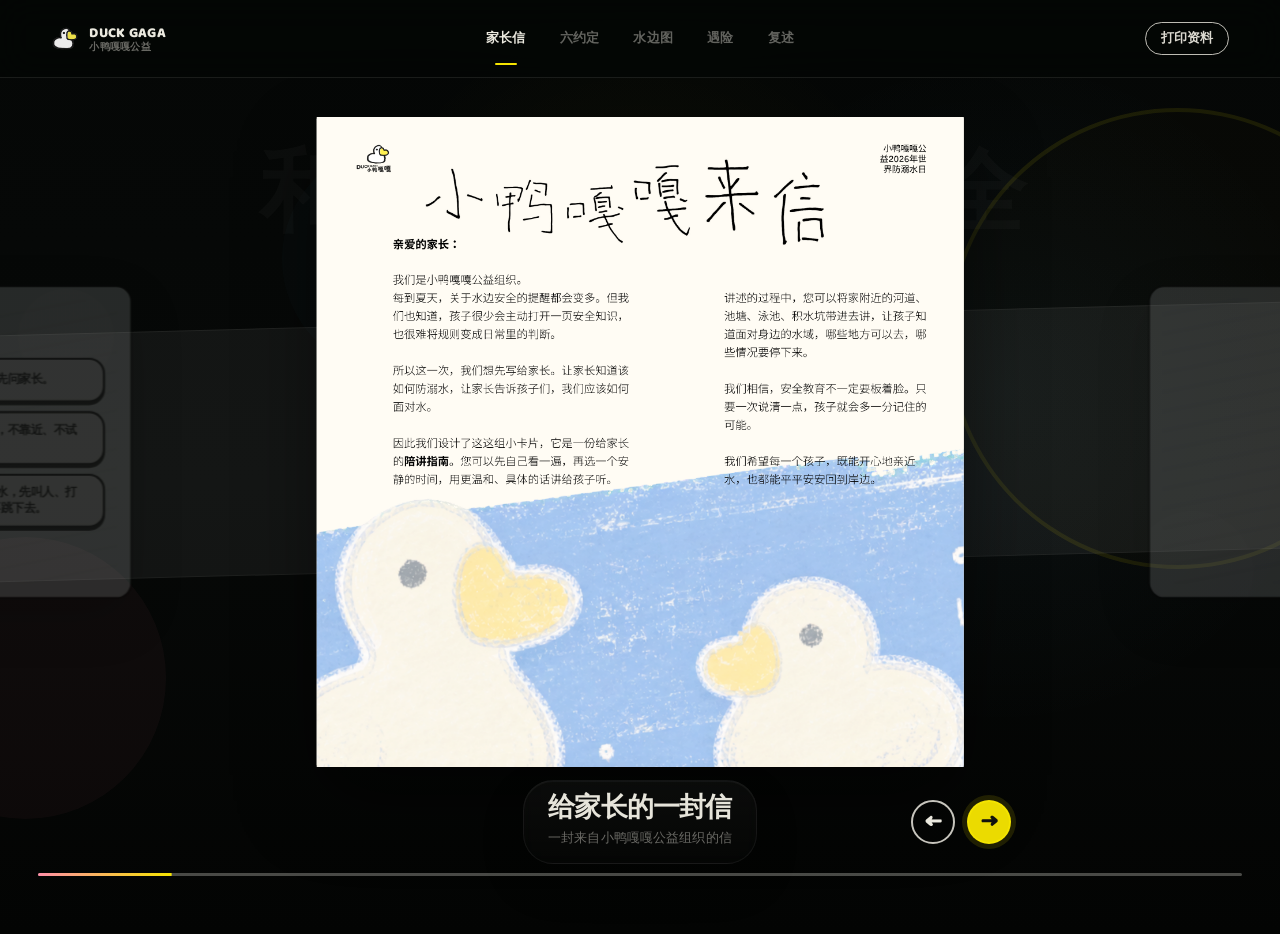
==== index.html @ 9cb97f9a "Use handdrawn pond image on risk card" ====
<!DOCTYPE html>
<html lang="zh-CN">
<head>
<meta charset="UTF-8">
<meta name="viewport" content="width=device-width, initial-scale=1.0">
<title>和孩子说清水边安全 | 小鸭嘎嘎公益</title>
<meta name="description" content="小鸭嘎嘎公益出品：给家长的一份防溺水陪讲指南，把防溺水“六不”变成孩子记得住的水边安全约定。">
<link rel="preconnect" href="https://fonts.googleapis.com">
<link rel="preconnect" href="https://fonts.gstatic.com" crossorigin>
<link href="https://fonts.googleapis.com/css2?family=Baloo+2:wght@600;700;800&display=swap" rel="stylesheet">
<link rel="stylesheet" href="styles.css">
<!--
  DUCK GAGA 防溺水卡片版 · 品牌 token 摘要
  色彩：柠檬黄 #F5E400 / 墨黑 #11120E / 奶白 #FFF8D8 / 水蓝 #6EC9F5 / 爱心粉 #FF8FA8 / 薄荷绿 #7FDBB5 / 警示红 #FF5A4E
  字体：Baloo 2 + 系统圆体；粗黑描边、圆角贴纸、舞台式深色背景
  动效：卡片滑动 620ms cubic-bezier(0.2, 0.9, 0.2, 1)，按钮/徽章 180ms，小鸭 cursor 跟随 + 点击涟漪
  吉祥物：使用“视觉资产03-小鸭嘎嘎logo图片-仅鸭子透明.png”，只做整体缩放、旋转、位移，不改画面本身
-->
</head>
<body>

<div class="duck-cursor" aria-hidden="true">
  <img src="视觉资产/视觉资产03-小鸭嘎嘎logo图片-仅鸭子透明.png" alt="">
</div>
<div class="cursor-dot" aria-hidden="true"></div>

<header class="topbar">
  <a class="brand" href="#card-0" aria-label="回到第一张卡片">
    <img src="视觉资产/视觉资产03-小鸭嘎嘎logo图片-仅鸭子透明.png" alt="">
    <span>DUCK GAGA <small>小鸭嘎嘎公益</small></span>
  </a>
  <nav class="chapter-tabs" aria-label="章节">
    <button class="chapter-tab is-active" data-jump="0" type="button">家长信</button>
    <button class="chapter-tab" data-jump="2" type="button">六约定</button>
    <button class="chapter-tab" data-jump="5" type="button">水边图</button>
    <button class="chapter-tab" data-jump="7" type="button">遇险</button>
    <button class="chapter-tab" data-jump="8" type="button">复述</button>
  </nav>
  <a class="topbar__link" href="防溺水六不准/handout.html" target="_blank" rel="noopener">打印资料</a>
</header>

<main class="deck-shell is-first-card">
  <div class="ambient ambient--one" aria-hidden="true"></div>
  <div class="ambient ambient--two" aria-hidden="true"></div>
  <div class="ambient ambient--three" aria-hidden="true"></div>

  <section class="deck-intro" aria-labelledby="deck-title">
    <p class="eyebrow">7月25日 · 世界预防溺水日</p>
    <h1 id="deck-title">和孩子说清水边安全</h1>
    <p>给家长的一份防溺水陪讲指南</p>
  </section>

  <section class="deck-stage" aria-label="防溺水陪讲卡片">
    <div class="cards" id="cards">

      <article class="story-card story-card--letter is-active" data-card="0" data-title="给家长的一封信" data-chapter="0">
        <figure class="letter-art-card">
          <img src="视觉资产/卡片01-v3.png" alt="给家长的一封信：小鸭嘎嘎公益写给家长的防溺水陪讲指南">
        </figure>
      </article>

      <article class="story-card story-card--why" data-card="1" data-title="为什么要讲防溺水" data-chapter="0">
        <div class="card-content">
          <div class="card-copy">
            <p class="card-kicker">为什么年年讲</p>
            <h2><span>不是不让孩子亲水</span><span>而是学会安全亲水</span></h2>
            <p class="card-text card-text--lead">“防溺水不就是安全提醒吗？为什么年年说、反复讲，不去水边不就好了吗？”“小鸭嘎嘎”也常听到这样的疑问。</p>
            <p class="card-text card-text--talk">我们的回答是：防溺水不只是限制孩子靠近水域，而是帮助孩子在有人看护、规则清楚的情况下，学习认识水、尊重水、避开风险。</p>
            <p class="card-text card-text--source">这与世界卫生组织（WHO）倡导的方向一致：加强看护，开展基础游泳技能与水安全教育。</p>
          </div>
          <div class="risk-visual" aria-hidden="true">
            <div class="calm-water">
              <img class="risk-visual__image" src="视觉资产/pond-handdrawn/blue-pond.png" alt="">
              <span>看起来平静</span>
              <i class="danger danger--one">深坑</i>
              <i class="danger danger--two">暗流</i>
              <i class="danger danger--three">水草</i>
            </div>
          </div>
        </div>
      </article>

      <article class="story-card story-card--promises" data-card="2" data-title="防溺水六不准" data-chapter="2">
        <div class="card-content">
          <div class="card-copy">
            <h2>教孩子防溺水六不准</h2>
            <p class="card-text card-text--lead">“六不准”不是让孩子背一组禁令，而是把水边安全讲成清楚、可执行的边界：谁能陪，哪里能去，遇到危险先找谁。</p>
            <p class="card-text card-text--talk">先让孩子记住这六句话，再慢慢解释每一句背后的原因。规则讲得明白，孩子才更容易在真正靠近水时想得起来。</p>
            <div class="promise-progress"><span id="promiseCount">0</span> / 6 已点亮</div>
          </div>
          <div class="promise-board" aria-label="六个安全约定">
            <button class="promise-chip" type="button">想玩水，先问家长</button>
            <button class="promise-chip" type="button">朋友叫，也先回家说</button>
            <button class="promise-chip" type="button">会游泳，也要有人看</button>
            <button class="promise-chip" type="button">没有救援，不靠近</button>
            <button class="promise-chip" type="button">不熟悉的水，别试探</button>
            <button class="promise-chip" type="button">想帮人，先叫人</button>
          </div>
        </div>
      </article>

      <article class="story-card story-card--ask" data-card="3" data-title="想去水边先问家长" data-chapter="2">
        <div class="card-content">
          <div class="card-copy">
            <p class="card-kicker">约定 1 + 2</p>
            <h2>想去水边先问家长 朋友叫也先回家说</h2>
            <p class="card-text card-text--source">教育部防溺水“六不”原文：不私自下水游泳；不擅自与他人结伴游泳。</p>
            <p class="card-text card-text--talk">可以和孩子说：想去水边，不是不能说，但一定要先告诉家长。朋友叫你一起去，也先回家说一声。</p>
            <button class="soft-action" data-effect="circle" type="button">打开陪伴圈</button>
          </div>
          <div class="ask-visual interactive-visual handdrawn-visual" aria-hidden="true">
            <img class="handdrawn-img" src="视觉资产/waterside-handdrawn/dock.png" alt="">
            <img class="tiny-duck" src="视觉资产/视觉资产03-小鸭嘎嘎logo图片-仅鸭子透明.png" alt="">
            <span class="adult-circle">家长陪同</span>
          </div>
        </div>
      </article>

      <article class="story-card story-card--watch" data-card="4" data-title="会游泳，也要有人看" data-chapter="2">
        <div class="card-content">
          <div class="card-copy">
            <p class="card-kicker">约定 3</p>
            <h2>会游泳，也要有人看</h2>
            <p class="card-text card-text--source">教育部防溺水“六不”原文：不在无家长或教师带领的情况下游泳。</p>
            <p class="card-text card-text--talk">会游泳是一件好事，但它不是护身符。家长在旁边，是为了让孩子玩得开心，也有人及时看见变化。</p>
            <button class="soft-action" data-effect="watch" type="button">点亮看护视线</button>
          </div>
          <div class="watch-visual interactive-visual handdrawn-visual" aria-hidden="true">
            <img class="handdrawn-img" src="视觉资产/waterside-handdrawn/pool.png" alt="">
            <img class="tiny-duck" src="视觉资产/视觉资产03-小鸭嘎嘎logo图片-仅鸭子透明.png" alt="">
            <span class="watch-eye eye-a"></span>
            <span class="watch-eye eye-b"></span>
            <span class="watch-ray"></span>
          </div>
        </div>
      </article>

      <article class="story-card story-card--map" data-card="5" data-title="水边危险地图" data-chapter="5">
        <div class="card-content">
          <div class="card-copy">
            <p class="card-kicker">约定 4</p>
            <h2><span>没有安全设施的水，</span><span>不靠近</span></h2>
            <p class="card-text card-text--source">教育部防溺水“六不”原文：不到无安全设施、无救援人员的水域游泳。</p>
            <p class="card-text card-text--talk">可以结合家附近的真实地点讲：河道、水库、鱼塘、工地积水坑、废弃采石坑，都不是玩水的地方。</p>
          </div>
          <div class="place-map" aria-label="水边地点对比">
            <div class="place good">
              <img src="视觉资产/手绘风-泳池.png" alt="">
              <b>可考虑</b>
              <span>正规泳池</span>
              <small>家长看护 + 救生员 + 安全设施</small>
            </div>
            <div class="place bad">
              <img src="视觉资产/手绘风-野外水域.png" alt="">
              <b>不靠近</b>
              <span>野外水域</span>
              <small>水深未知 / 暗流 / 无救援</small>
            </div>
          </div>
        </div>
      </article>

      <article class="story-card story-card--unknown" data-card="6" data-title="不熟悉的水，别试探" data-chapter="5">
        <div class="card-content">
          <div class="card-copy">
            <p class="card-kicker">约定 5</p>
            <h2>不熟悉的水，别试探</h2>
            <p class="card-text card-text--source">教育部防溺水“六不”原文：不到不熟悉的水域游泳。</p>
            <p class="card-text card-text--talk">看起来很浅，不代表真的安全。水深、水温、水底有什么，都不能靠脚去试，也不能拿身体去赌。</p>
            <button class="soft-action" data-effect="reveal" type="button">看看水面下面</button>
          </div>
          <div class="underwater interactive-visual handdrawn-visual" aria-hidden="true">
            <img class="handdrawn-img" src="视觉资产/waterside-handdrawn/seaside-shore.png" alt="">
            <span class="surface-label">平静水面</span>
            <span class="hidden-risk risk-a">突然变深</span>
            <span class="hidden-risk risk-b">水草缠绕</span>
            <span class="hidden-risk risk-c">石头落差</span>
          </div>
        </div>
      </article>

      <article class="story-card story-card--rescue" data-card="7" data-title="想帮人，先叫人" data-chapter="7">
        <div class="card-content">
          <div class="card-copy">
            <p class="card-kicker">约定 6</p>
            <h2>想帮人，先叫人</h2>
            <p class="card-text card-text--source">教育部防溺水“六不”原文：不熟悉水性的学生不擅自下水施救。</p>
            <p class="card-text card-text--talk">可以练一句口令：叫、叫、伸、抛。勇敢不是跳下去，勇敢是先让家长知道，用正确的方法帮忙。</p>
          </div>
          <div class="rescue-game" aria-label="依次点亮救援步骤">
            <figure class="rescue-equipment" aria-hidden="true">
              <img src="视觉资产/waterside-handdrawn/rescue-pole.png" alt="">
            </figure>
            <button class="rescue-token" type="button">叫家长</button>
            <button class="rescue-token" type="button">打 110</button>
            <button class="rescue-token" type="button">伸长物</button>
            <button class="rescue-token" type="button">抛漂浮物</button>
            <p id="rescueTip">依次点亮四步，记住：孩子不下水施救。</p>
          </div>
        </div>
      </article>

      <article class="story-card story-card--finish" data-card="8" data-title="检验孩子是否记住" data-chapter="8">
        <div class="card-content">
          <div class="card-copy">
            <h2><span>检验孩子</span><span>是否记住</span></h2>
            <p class="card-text card-text--lead">您已经耐心完成了防溺水六不准学习，您可以和孩子一起复习，欢迎将小鸭嘎嘎公益页面分享给其它家长朋友。</p>
            <div class="finish-actions">
              <button class="primary-action" id="shareBtn" type="button">分享给另一位家长</button>
              <a class="soft-link" id="printLink" href="防溺水六不准/handout.html" target="_blank" rel="noopener">打开可打印资料</a>
            </div>
          </div>
          <div class="repeat-list" aria-label="复述清单">
            <label><input type="checkbox"> 想去水边，先问家长。</label>
            <label><input type="checkbox"> 不熟悉的水，不靠近、不试探。</label>
            <label><input type="checkbox"> 看见有人落水，先叫人、打 110，自己不跳下去。</label>
          </div>
        </div>
      </article>

    </div>
  </section>

  <footer class="deck-controls" aria-label="卡片切换">
    <div class="deck-caption" aria-live="polite">
      <h2 id="currentTitle">给家长的一封信</h2>
      <p id="currentHint">一封来自小鸭嘎嘎公益组织的信</p>
    </div>
    <div class="arrow-controls">
      <button class="arrow-btn" id="prevBtn" type="button" aria-label="上一张">←</button>
      <button class="arrow-btn arrow-btn--next" id="nextBtn" type="button" aria-label="下一张">→</button>
    </div>
    <div class="deck-progress" aria-hidden="true">
      <span id="progressFill"></span>
    </div>
  </footer>
</main>

<script src="script.js"></script>
</body>
</html>
---- styles.css ----
/* ============================================================
   DUCK GAGA · 防溺水卡片剧场
   ============================================================ */

:root {
  --duck-yellow: #f5e400;
  --duck-black: #11120e;
  --duck-cream: #fff8d8;
  --duck-white: #fffdf2;
  --duck-blue: #6ec9f5;
  --duck-blue-soft: #dff3fe;
  --duck-pink: #ff8fa8;
  --duck-pink-soft: #ffe1e9;
  --duck-mint: #7fdbb5;
  --duck-mint-soft: #e2f8ee;
  --duck-red: #ff5a4e;
  --ink-soft: rgba(255, 253, 242, 0.66);
  --line-dark: rgba(255, 253, 242, 0.14);
  --stroke: 3px;
  --stroke-lg: 4px;
  --radius-sm: 12px;
  --radius-md: 22px;
  --radius-lg: 34px;
  --radius-pill: 999px;
  --shadow-card: 0 28px 62px rgba(0, 0, 0, 0.36), 0 7px 16px rgba(0, 0, 0, 0.22);
  --ease-stage: cubic-bezier(0.2, 0.9, 0.2, 1);
  --ease-pop: cubic-bezier(0.34, 1.56, 0.64, 1);
  --dur-stage: 620ms;
  --dur-fast: 180ms;
  --dur-mid: 320ms;
}

* { box-sizing: border-box; }

html {
  min-height: 100%;
  scroll-behavior: smooth;
  overflow-x: hidden;
}

body {
  margin: 0;
  min-height: 100vh;
  width: 100%;
  max-width: 100vw;
  overflow-x: hidden;
  color: var(--duck-white);
  background:
    radial-gradient(circle at 14% 18%, rgba(245, 228, 0, 0.12), transparent 28%),
    radial-gradient(circle at 86% 10%, rgba(110, 201, 245, 0.15), transparent 28%),
    linear-gradient(180deg, #10120f 0%, #070806 100%);
  font-family: "Baloo 2", "PingFang SC", "Microsoft YaHei", system-ui, sans-serif;
  -webkit-font-smoothing: antialiased;
}

button,
a,
label {
  -webkit-tap-highlight-color: transparent;
}

button {
  font: inherit;
}

img {
  display: block;
  max-width: 100%;
}

@media (pointer: fine) {
  body.has-duck-cursor,
  body.has-duck-cursor a,
  body.has-duck-cursor button,
  body.has-duck-cursor label {
    cursor: none;
  }
}

/* ============================================================
   小鸭 cursor / touch trail
   ============================================================ */

.duck-cursor,
.cursor-dot {
  position: fixed;
  left: 0;
  top: 0;
  z-index: 90;
  pointer-events: none;
  opacity: 0;
  transform: translate3d(-50%, -50%, 0);
}

.duck-cursor {
  width: 44px;
  height: 44px;
  filter: drop-shadow(0 8px 14px rgba(0,0,0,0.4));
  transition: opacity var(--dur-fast), scale var(--dur-fast) var(--ease-pop);
}

.duck-cursor img {
  width: 100%;
  height: 100%;
  object-fit: contain;
}

.cursor-dot {
  width: 10px;
  height: 10px;
  border-radius: 50%;
  background: var(--duck-yellow);
  border: 2px solid var(--duck-black);
  transition: opacity var(--dur-fast);
}

body.cursor-ready .duck-cursor,
body.cursor-ready .cursor-dot {
  opacity: 1;
}

body.cursor-hover .duck-cursor {
  scale: 1.22;
}

.trail-pop {
  position: fixed;
  z-index: 70;
  width: 16px;
  height: 16px;
  border-radius: 50%;
  border: 2px solid var(--duck-yellow);
  pointer-events: none;
  animation: trail-pop 620ms ease-out forwards;
}

@keyframes trail-pop {
  from { opacity: 0.8; transform: translate(-50%, -50%) scale(0.3); }
  to { opacity: 0; transform: translate(-50%, -50%) scale(2.8); }
}

/* ============================================================
   顶部导航
   ============================================================ */

.topbar {
  position: fixed;
  inset: 0 0 auto;
  z-index: 40;
  height: 64px;
  display: grid;
  grid-template-columns: minmax(180px, 1fr) auto minmax(120px, 1fr);
  align-items: center;
  gap: 22px;
  padding: 10px clamp(18px, 4vw, 56px);
  background: rgba(10, 11, 9, 0.76);
  backdrop-filter: blur(14px);
  border-bottom: 1px solid var(--line-dark);
}

.brand {
  display: inline-flex;
  align-items: center;
  gap: 10px;
  color: var(--duck-white);
  text-decoration: none;
  font-weight: 800;
  line-height: 1;
  letter-spacing: 0.02em;
}

.brand img {
  width: 34px;
  height: 34px;
  object-fit: contain;
}

.brand small {
  display: block;
  margin-top: 4px;
  font-size: 11px;
  font-weight: 700;
  color: rgba(255, 253, 242, 0.55);
}

.chapter-tabs {
  display: flex;
  align-items: center;
  justify-content: center;
  gap: 6px;
  padding: 5px;
  border: 1px solid rgba(255, 253, 242, 0.14);
  border-radius: var(--radius-pill);
  background: rgba(255, 253, 242, 0.04);
}

.chapter-tab {
  appearance: none;
  border: 0;
  border-radius: var(--radius-pill);
  background: transparent;
  color: rgba(255, 253, 242, 0.58);
  padding: 7px 16px;
  font-size: 14px;
  font-weight: 700;
  transition: color var(--dur-fast), background var(--dur-fast), transform var(--dur-fast);
}

.chapter-tab:hover,
.chapter-tab.is-active {
  color: var(--duck-black);
  background: var(--duck-yellow);
  transform: translateY(-1px);
}

.topbar__link {
  justify-self: end;
  color: var(--duck-white);
  text-decoration: none;
  border: 2px solid var(--duck-white);
  border-radius: var(--radius-pill);
  padding: 5px 15px;
  font-weight: 800;
  transition: transform var(--dur-fast), background var(--dur-fast), color var(--dur-fast);
}

.topbar__link:hover {
  transform: translateY(-2px);
  background: var(--duck-white);
  color: var(--duck-black);
}

/* ============================================================
   舞台
   ============================================================ */

.deck-shell {
  position: relative;
  width: 100%;
  max-width: 100vw;
  min-height: 100vh;
  padding: 88px clamp(18px, 4vw, 56px) 34px;
  overflow: hidden;
}

.ambient {
  position: fixed;
  border-radius: 50%;
  pointer-events: none;
  opacity: 0.75;
  filter: blur(0.2px);
}

.ambient--one {
  width: 36vw;
  aspect-ratio: 1;
  right: -14vw;
  top: 14vh;
  border: var(--stroke-lg) solid rgba(245, 228, 0, 0.35);
  background: rgba(245, 228, 0, 0.1);
}

.ambient--two {
  width: 22vw;
  aspect-ratio: 1;
  left: -9vw;
  bottom: 9vh;
  background: rgba(255, 143, 168, 0.18);
}

.ambient--three {
  width: 18vw;
  aspect-ratio: 1;
  left: 22vw;
  top: 16vh;
  background: rgba(110, 201, 245, 0.12);
}

.deck-intro {
  position: relative;
  z-index: 2;
  max-width: 700px;
  margin: 0 auto 12px;
  text-align: center;
  transform-origin: center top;
  transition:
    opacity var(--dur-mid) ease,
    transform var(--dur-mid) var(--ease-stage),
    filter var(--dur-mid) ease;
}

.eyebrow,
.card-kicker,
.card-no,
.progress-pill {
  display: inline-flex;
  align-items: center;
  width: fit-content;
  border-radius: var(--radius-pill);
  font-size: 13px;
  font-weight: 800;
}

.eyebrow {
  margin: 0 0 8px;
  padding: 3px 13px;
  color: var(--duck-yellow);
  background: var(--duck-black);
  border: 1px solid rgba(245, 228, 0, 0.3);
}

.deck-intro h1 {
  margin: 0;
  font-size: clamp(34px, 5.2vw, 70px);
  line-height: 0.98;
  letter-spacing: -0.045em;
}

.deck-intro p:last-child {
  margin: 8px 0 0;
  color: rgba(255, 253, 242, 0.72);
  font-size: clamp(16px, 1.7vw, 20px);
  font-weight: 650;
  transition: opacity var(--dur-mid) ease;
}

.deck-shell.is-first-card .deck-intro {
  opacity: 0.22;
  transform: translateY(10px) scale(1.08);
  filter: saturate(0.75);
  pointer-events: none;
}

.deck-shell.is-first-card .deck-intro .eyebrow,
.deck-shell.is-first-card .deck-intro p:last-child {
  opacity: 0;
}

.deck-shell.is-first-card .deck-intro h1 {
  color: rgba(255, 253, 242, 0.42);
  text-shadow: none;
}

.deck-stage {
  position: relative;
  z-index: 2;
  height: min(58vh, 560px);
  min-height: 460px;
  margin-top: 8px;
}

.cards {
  position: relative;
  height: 100%;
  min-width: 0;
  perspective: 1200px;
}

.story-card {
  --card-bg: var(--duck-cream);
  --card-accent: var(--duck-yellow);
  position: absolute;
  left: 50%;
  top: 50%;
  width: min(920px, 70vw);
  height: min(480px, 100%);
  padding: 28px 32px;
  color: var(--duck-black);
  background:
    radial-gradient(circle at 88% 16%, rgba(255,255,255,0.56) 0 70px, transparent 71px),
    radial-gradient(circle at 8% 92%, rgba(255,255,255,0.42) 0 90px, transparent 91px),
    var(--card-bg);
  border: var(--stroke-lg) solid var(--duck-black);
  border-radius: var(--radius-lg);
  box-shadow: var(--shadow-card);
  opacity: 0;
  transform: translate(-50%, -50%) translateX(130%) scale(0.72) rotateY(-12deg);
  transition:
    transform var(--dur-stage) var(--ease-stage),
    opacity var(--dur-stage) var(--ease-stage),
    filter var(--dur-stage) var(--ease-stage);
  pointer-events: none;
  overflow: hidden;
}

.story-card::before {
  content: "";
  position: absolute;
  inset: 18px;
  border-radius: calc(var(--radius-lg) - 14px);
  background: repeating-linear-gradient(-11deg, transparent 0 24px, rgba(17,18,14,0.026) 24px 28px);
  pointer-events: none;
}

.story-card.is-active {
  opacity: 1;
  transform: translate(-50%, -50%) translateX(0) scale(1) rotateY(0);
  pointer-events: auto;
  z-index: 6;
}

.story-card.is-prev {
  opacity: 0.22;
  transform: translate(-50%, -50%) translateX(-82%) scale(0.7) rotateY(12deg);
  z-index: 3;
  filter: saturate(0.45) brightness(0.54) blur(0.8px);
}

.story-card.is-next {
  opacity: 0.22;
  transform: translate(-50%, -50%) translateX(82%) scale(0.7) rotateY(-12deg);
  z-index: 3;
  filter: saturate(0.45) brightness(0.54) blur(0.8px);
}

.story-card.is-far {
  opacity: 0;
  transform: translate(-50%, -50%) translateX(120%) scale(0.66);
}

.story-card.is-left-far {
  transform: translate(-50%, -50%) translateX(-120%) scale(0.66);
}

.story-card--letter { --card-bg: #fff7bd; --card-accent: var(--duck-pink); }
.story-card--why { --card-bg: #dff3fe; --card-accent: var(--duck-blue); }
.story-card--promises { --card-bg: #fffdf2; --card-accent: var(--duck-yellow); }
.story-card--ask { --card-bg: #ffe1e9; --card-accent: var(--duck-pink); }
.story-card--watch { --card-bg: #e2f8ee; --card-accent: var(--duck-mint); }
.story-card--map { --card-bg: #fff7bd; --card-accent: var(--duck-yellow); }
.story-card--unknown { --card-bg: #dff3fe; --card-accent: var(--duck-blue); }
.story-card--rescue { --card-bg: #fffdf2; --card-accent: var(--duck-red); }
.story-card--finish { --card-bg: #e2f8ee; --card-accent: var(--duck-mint); }

.card-no {
  position: absolute;
  left: 30px;
  top: 24px;
  z-index: 2;
  padding: 4px 12px;
  color: var(--duck-white);
  background: var(--duck-black);
}

.card-content {
  position: relative;
  z-index: 1;
  height: 100%;
  min-width: 0;
  display: grid;
  grid-template-columns: minmax(0, 1.18fr) minmax(240px, 0.82fr);
  align-items: center;
  gap: 42px;
  padding-top: 32px;
}

.card-copy {
  max-width: 530px;
  min-width: 0;
}

.card-kicker {
  margin-bottom: 12px;
  padding: 4px 13px;
  color: var(--duck-black);
  background: var(--card-accent);
  border: 2px solid rgba(17, 18, 14, 0.88);
}

.card-copy h2 {
  margin: 0;
  max-width: 12.5em;
  font-size: clamp(28px, 2.5vw, 38px);
  line-height: 1.08;
  letter-spacing: -0.035em;
  font-weight: 850;
  word-break: keep-all;
}

.card-copy h2 span {
  display: block;
}

.card-copy p {
  margin: 14px 0 0;
  color: rgba(17, 18, 14, 0.68);
  font-size: 15.5px;
  line-height: 1.78;
  font-weight: 500;
  overflow-wrap: anywhere;
}

.primary-action,
.soft-action,
.soft-link,
.arrow-btn,
.promise-chip,
.rescue-token {
  border: var(--stroke) solid var(--duck-black);
  border-radius: var(--radius-pill);
  font-weight: 750;
  transition:
    transform var(--dur-fast) var(--ease-pop),
    box-shadow var(--dur-fast),
    background var(--dur-fast),
    color var(--dur-fast);
}

.primary-action,
.soft-action,
.soft-link {
  display: inline-flex;
  align-items: center;
  justify-content: center;
  min-height: 44px;
  margin-top: 24px;
  padding: 9px 20px;
  text-decoration: none;
}

.primary-action {
  background: var(--duck-yellow);
  color: var(--duck-black);
  box-shadow: 0 5px 0 var(--duck-black);
}

.soft-action,
.soft-link {
  background: var(--duck-white);
  color: var(--duck-black);
  box-shadow: 0 4px 0 var(--duck-black);
}

.finish-actions .soft-link.is-ready {
  background: var(--duck-yellow);
  color: var(--duck-black);
  border-color: var(--duck-yellow);
  box-shadow:
    0 6px 0 var(--duck-black),
    0 0 0 5px rgba(245, 228, 0, 0.18),
    0 14px 30px rgba(245, 228, 0, 0.18);
  transform: translateY(-2px);
}

.primary-action:hover,
.soft-action:hover,
.soft-link:hover,
.arrow-btn:hover,
.promise-chip:hover,
.rescue-token:hover {
  transform: translateY(-3px);
}

.primary-action:active,
.soft-action:active,
.soft-link:active,
.arrow-btn:active,
.promise-chip:active,
.rescue-token:active {
  transform: translateY(2px);
  box-shadow: 0 2px 0 var(--duck-black);
}

/* ============================================================
   卡片插画与交互
   ============================================================ */

.letter-visual,
.risk-visual,
.interactive-visual,
.place-map,
.promise-board,
.rescue-game,
.repeat-list {
  position: relative;
  min-height: 260px;
}

.letter-paper {
  position: absolute;
  inset: 18px 12px 12px 10px;
  display: grid;
  place-items: center;
  border: var(--stroke) solid var(--duck-black);
  border-radius: 28px;
  background: var(--duck-white);
  transform: rotate(-2deg);
  box-shadow: 8px 8px 0 rgba(17,18,14,0.1);
}

.letter-paper img {
  width: 124px;
  transform: rotate(5deg);
}

.stamp {
  position: absolute;
  right: 22px;
  top: 20px;
  width: 66px;
  height: 66px;
  display: grid;
  place-items: center;
  border: 3px solid var(--duck-black);
  border-radius: 50%;
  font-size: 13px;
  line-height: 0.95;
  text-align: center;
  color: var(--duck-black);
  background: var(--duck-yellow);
}

.paper-line {
  position: absolute;
  left: 34px;
  bottom: 54px;
  width: 58%;
  height: 10px;
  border-radius: var(--radius-pill);
  background: rgba(17,18,14,0.12);
}

.paper-line.short {
  bottom: 34px;
  width: 38%;
}

.heart {
  position: absolute;
  left: 28px;
  top: 26px;
  color: var(--duck-pink);
  font-size: 44px;
  -webkit-text-stroke: 3px var(--duck-black);
  paint-order: stroke fill;
}

.calm-water {
  position: absolute;
  inset: 12px 10px;
  overflow: hidden;
  border: var(--stroke) solid var(--duck-black);
  border-radius: 28px;
  background:
    radial-gradient(circle at 74% 18%, rgba(255,255,255,0.58) 0 42px, transparent 43px),
    linear-gradient(180deg, #8ee4ff 0%, #39afd9 58%, #087597 100%);
}

.risk-visual__image {
  position: absolute;
  inset: 0;
  width: 100%;
  height: 100%;
  object-fit: cover;
  display: block;
}

.underwater {
  position: relative;
  min-height: 280px;
  overflow: hidden;
  border: var(--stroke) solid var(--duck-black);
  border-radius: 28px;
  background:
    radial-gradient(circle at 74% 18%, rgba(255,255,255,0.58) 0 42px, transparent 43px),
    linear-gradient(180deg, #8ee4ff 0%, #39afd9 58%, #087597 100%);
}

.underwater::before {
  content: "";
  position: absolute;
  inset: 42% -10% auto;
  height: 120px;
  background: repeating-radial-gradient(ellipse at center, rgba(255,255,255,0.34) 0 2px, transparent 3px 16px);
  transform: rotate(-4deg);
}

.calm-water span,
.surface-label {
  position: absolute;
  left: 22px;
  top: 22px;
  border: 3px solid var(--duck-black);
  border-radius: var(--radius-pill);
  background: var(--duck-white);
  padding: 6px 13px;
  font-weight: 800;
}

.danger,
.hidden-risk {
  position: absolute;
  display: inline-flex;
  align-items: center;
  justify-content: center;
  min-width: 70px;
  min-height: 42px;
  padding: 8px 12px;
  border-radius: 18px;
  border: 3px solid var(--duck-black);
  background: var(--duck-red);
  color: var(--duck-white);
  font-style: normal;
  font-weight: 900;
  opacity: 0;
  transform: translateY(16px) scale(0.9);
  transition: opacity var(--dur-mid), transform var(--dur-mid) var(--ease-pop);
}

.story-card.is-active .danger,
.interactive-visual.is-revealed .hidden-risk,
.underwater:hover .hidden-risk {
  opacity: 1;
  transform: translateY(0) scale(1);
}

.danger--one { left: 20%; bottom: 26%; transition-delay: 120ms; }
.danger--two { left: 48%; bottom: 42%; transition-delay: 240ms; }
.danger--three { right: 12%; bottom: 20%; transition-delay: 360ms; }

.ask-visual,
.watch-visual {
  display: grid;
  place-items: center;
  min-height: 280px;
}

.handdrawn-visual {
  overflow: hidden;
  border: var(--stroke) solid var(--duck-black);
  border-radius: 28px;
  background: var(--duck-white);
  box-shadow: 0 8px 0 rgba(17, 18, 14, 0.1);
}

.handdrawn-visual::after {
  content: "";
  position: absolute;
  inset: 0;
  background: linear-gradient(180deg, rgba(255, 253, 242, 0.04), rgba(17, 18, 14, 0.14));
  pointer-events: none;
}

.handdrawn-img {
  position: absolute;
  inset: 0;
  z-index: 0;
  width: 100%;
  height: 100%;
  object-fit: cover;
}

.shore,
.pool {
  position: absolute;
  inset: 12px 10px;
  border: var(--stroke) solid var(--duck-black);
  border-radius: 28px;
}

.shore {
  background:
    radial-gradient(circle at 75% 74%, rgba(255,255,255,0.5) 0 44px, transparent 45px),
    linear-gradient(90deg, #ffe790 0 44%, #5bc6ef 44% 100%);
}

.shore::after {
  content: "水边";
  position: absolute;
  right: 28px;
  top: 24px;
  color: rgba(17,18,14,0.55);
  font-weight: 900;
}

.pool {
  background:
    repeating-linear-gradient(90deg, rgba(255,255,255,0.36) 0 8px, transparent 8px 34px),
    linear-gradient(180deg, #b7edff, #5bc6ef);
}

.tiny-duck {
  position: relative;
  z-index: 3;
  width: 104px;
  filter: drop-shadow(0 12px 0 rgba(17,18,14,0.12));
  transition: transform var(--dur-stage) var(--ease-pop);
}

.story-card.is-active .tiny-duck {
  animation: duck-bob 2.6s ease-in-out infinite;
}

@keyframes duck-bob {
  0%, 100% { transform: translateY(0) rotate(-2deg); }
  50% { transform: translateY(-10px) rotate(3deg); }
}

.adult-circle {
  position: absolute;
  z-index: 2;
  width: 184px;
  height: 184px;
  display: grid;
  place-items: center;
  border-radius: 50%;
  border: 5px dashed var(--duck-black);
  background: rgba(245, 228, 0, 0.34);
  color: var(--duck-black);
  font-weight: 900;
  opacity: 0;
  scale: 0.55;
  transition: opacity var(--dur-mid), scale var(--dur-mid) var(--ease-pop);
}

.interactive-visual.is-circled .adult-circle {
  opacity: 1;
  scale: 1;
}

.watch-eye {
  position: absolute;
  z-index: 3;
  width: 76px;
  height: 44px;
  border: var(--stroke) solid var(--duck-black);
  border-radius: var(--radius-pill);
  background: var(--duck-white);
  opacity: 0;
  transform: scale(0.5);
  transition: opacity var(--dur-mid), transform var(--dur-mid) var(--ease-pop);
}

.watch-eye::after {
  content: "";
  position: absolute;
  inset: 10px 26px;
  border-radius: 50%;
  background: var(--duck-black);
}

.eye-a { left: 32px; top: 34px; rotate: -12deg; }
.eye-b { right: 34px; top: 74px; rotate: 10deg; transition-delay: 80ms; }

.watch-ray {
  position: absolute;
  z-index: 2;
  width: 68%;
  height: 68%;
  border-radius: 50%;
  background: radial-gradient(circle, rgba(245,228,0,0.42), transparent 68%);
  opacity: 0;
  scale: 0.6;
  transition: opacity var(--dur-mid), scale var(--dur-mid) var(--ease-pop);
}

.interactive-visual.is-watched .watch-eye,
.interactive-visual.is-watched .watch-ray {
  opacity: 1;
  transform: scale(1);
  scale: 1;
}

.promise-board {
  display: grid;
  grid-template-columns: repeat(2, minmax(0, 1fr));
  align-content: center;
  gap: 14px;
}

.promise-chip,
.rescue-token {
  min-height: 58px;
  padding: 11px 16px;
  background: var(--duck-white);
  color: var(--duck-black);
  box-shadow: 0 6px 0 var(--duck-black);
}

.promise-chip.is-lit,
.rescue-token.is-lit {
  background: var(--duck-yellow);
}

.promise-chip.is-lit::before {
  content: "✓ ";
}

.promise-progress {
  display: inline-flex;
  margin-top: 18px;
  padding: 8px 14px;
  border-radius: var(--radius-pill);
  border: 3px solid var(--duck-black);
  background: var(--duck-white);
  font-weight: 900;
  transition:
    color var(--dur-mid),
    background var(--dur-mid),
    border-color var(--dur-mid),
    box-shadow var(--dur-mid),
    transform var(--dur-mid) var(--ease-pop);
}

.promise-progress.is-complete {
  color: var(--duck-yellow);
  background: var(--duck-black);
  border-color: var(--duck-yellow);
  box-shadow:
    0 0 0 4px rgba(245, 228, 0, 0.18),
    0 10px 22px rgba(0, 0, 0, 0.24);
  transform: translateY(-2px);
}

.promise-confetti {
  position: fixed;
  z-index: 110;
  width: 9px;
  height: 13px;
  border: 2px solid var(--duck-black);
  border-radius: 3px;
  background: var(--confetti-color, var(--duck-yellow));
  pointer-events: none;
  transform: translate(-50%, -50%);
  animation: promise-confetti 980ms cubic-bezier(0.18, 0.88, 0.26, 1) forwards;
}

.promise-confetti:nth-child(3n) {
  width: 10px;
  height: 10px;
  border-radius: 999px;
}

@keyframes promise-confetti {
  0% {
    opacity: 0;
    transform: translate(-50%, -50%) scale(0.2) rotate(0deg);
  }
  16% {
    opacity: 1;
  }
  100% {
    opacity: 0;
    transform:
      translate(calc(-50% + var(--dx, 0px)), calc(-50% + var(--dy, -90px)))
      scale(1)
      rotate(var(--rot, 180deg));
  }
}

.place-map {
  display: grid;
  grid-template-columns: 1fr 1fr;
  align-items: stretch;
  gap: 16px;
}

.place {
  position: relative;
  display: flex;
  flex-direction: column;
  justify-content: flex-end;
  min-height: 280px;
  padding: 20px;
  border: var(--stroke) solid var(--duck-black);
  border-radius: 28px;
  overflow: hidden;
}

.place::before {
  content: "";
  position: absolute;
  inset: auto 0 0;
  height: 58%;
  background: linear-gradient(180deg, transparent, rgba(17, 18, 14, 0.72));
  pointer-events: none;
  z-index: 1;
}

.place img {
  position: absolute;
  inset: 0;
  width: 100%;
  height: 100%;
  object-fit: cover;
  z-index: 0;
}

.place.good {
  background: var(--duck-blue);
}

.place.bad {
  background: #113c40;
  color: var(--duck-white);
}

.place b {
  position: relative;
  z-index: 2;
  width: fit-content;
  border-radius: var(--radius-pill);
  padding: 4px 11px;
  color: var(--duck-black);
  background: var(--duck-yellow);
  border: 2px solid var(--duck-black);
}

.place span {
  position: relative;
  z-index: 2;
  margin-top: 12px;
  color: var(--duck-white);
  font-size: 26px;
  font-weight: 900;
  text-shadow: 0 2px 8px rgba(0, 0, 0, 0.55);
}

.place small {
  position: relative;
  z-index: 2;
  margin-top: 8px;
  color: rgba(255, 253, 242, 0.86);
  font-size: 14px;
  font-weight: 800;
  opacity: 1;
  text-shadow: 0 2px 8px rgba(0, 0, 0, 0.55);
}

.hidden-risk.risk-a { left: 16%; top: 38%; }
.hidden-risk.risk-b { right: 12%; top: 54%; transition-delay: 90ms; }
.hidden-risk.risk-c { left: 36%; bottom: 16%; transition-delay: 180ms; }

.handdrawn-visual .surface-label,
.handdrawn-visual .hidden-risk {
  z-index: 3;
}

.underwater.handdrawn-visual::before {
  display: none;
}

.rescue-game {
  display: grid;
  grid-template-columns: repeat(2, minmax(0, 1fr));
  align-content: center;
  gap: 14px;
}

.rescue-equipment {
  grid-column: 1 / -1;
  height: 116px;
  margin: 0;
  overflow: hidden;
  border: var(--stroke) solid var(--duck-black);
  border-radius: 22px;
  background: var(--duck-white);
}

.rescue-equipment img {
  width: 100%;
  height: 100%;
  object-fit: cover;
}

.rescue-game p {
  grid-column: 1 / -1;
  margin: 4px 0 0;
  min-height: 48px;
  border-radius: 18px;
  padding: 11px 14px;
  background: var(--duck-pink-soft);
  border: 3px solid var(--duck-black);
  color: rgba(17,18,14,0.76);
  font-weight: 800;
}

.repeat-list {
  display: grid;
  align-content: center;
  gap: 14px;
}

.repeat-list label {
  display: grid;
  grid-template-columns: 28px 1fr;
  gap: 12px;
  align-items: center;
  padding: 16px 18px;
  border: var(--stroke) solid var(--duck-black);
  border-radius: 22px;
  background: var(--duck-white);
  color: var(--duck-black);
  font-size: 18px;
  font-weight: 900;
  box-shadow: 0 6px 0 rgba(17,18,14,0.95);
}

.repeat-list input {
  width: 24px;
  height: 24px;
  accent-color: var(--duck-yellow);
}

.finish-actions {
  display: flex;
  gap: 12px;
  flex-wrap: wrap;
}

/* ============================================================
   底部控制
   ============================================================ */

.deck-controls {
  position: relative;
  z-index: 10;
  max-width: 900px;
  margin: 10px auto 0;
  display: flex;
  align-items: center;
  justify-content: space-between;
  gap: 22px;
}

.card-meta {
  display: flex;
  align-items: center;
  gap: 12px;
  min-height: 42px;
}

.progress-pill {
  flex: 0 0 auto;
  padding: 4px 11px;
  color: var(--duck-black);
  background: var(--duck-yellow);
  border: 2px solid var(--duck-yellow);
}

.card-meta p {
  max-width: 38ch;
  margin: 0;
  color: rgba(255, 253, 242, 0.46);
  font-size: 14px;
  line-height: 1.45;
  font-weight: 700;
}

.arrow-controls {
  display: flex;
  gap: 12px;
}

.arrow-btn {
  width: 50px;
  height: 50px;
  color: var(--duck-white);
  background: rgba(255,255,255,0.04);
  border-color: var(--duck-white);
  font-size: 28px;
  line-height: 1;
}

.arrow-btn--next {
  background: var(--duck-yellow);
  color: var(--duck-black);
  border-color: var(--duck-yellow);
  box-shadow: 0 0 0 4px rgba(245, 228, 0, 0.18);
}

/* ============================================================
   放映厅式外层：黑场 / 展品 / 片名 / 进度
   ============================================================ */

body {
  background:
    radial-gradient(circle at 50% 32%, rgba(245, 228, 0, 0.045), transparent 32%),
    radial-gradient(circle at 78% 42%, rgba(110, 201, 245, 0.045), transparent 30%),
    linear-gradient(180deg, #050706 0%, #070908 52%, #030403 100%);
}

.topbar {
  height: 78px;
  grid-template-columns: minmax(170px, 1fr) auto minmax(170px, 1fr);
  padding: 17px clamp(28px, 4vw, 64px);
  background: rgba(4, 6, 5, 0.86);
  border-bottom: 1px solid rgba(255, 253, 242, 0.09);
  backdrop-filter: blur(18px);
}

.brand {
  opacity: 0.92;
}

.brand img {
  width: 28px;
  height: 28px;
}

.brand span {
  font-size: 14px;
}

.brand small {
  margin-top: 2px;
  color: rgba(255, 253, 242, 0.44);
  font-size: 10px;
}

.chapter-tabs {
  gap: clamp(18px, 2.8vw, 34px);
  padding: 0;
  border: 0;
  background: transparent;
}

.chapter-tab {
  position: relative;
  padding: 5px 0;
  color: rgba(255, 253, 242, 0.38);
  background: transparent;
  border-radius: 0;
  font-size: 13px;
  letter-spacing: 0.02em;
}

.chapter-tab::after {
  content: "";
  position: absolute;
  left: 50%;
  right: auto;
  bottom: -11px;
  width: 22px;
  height: 2px;
  border-radius: 999px;
  background: var(--duck-yellow);
  transform: translateX(-50%) scaleX(0);
  transform-origin: center;
  transition: transform var(--dur-fast), opacity var(--dur-fast);
  opacity: 0;
}

.chapter-tab:hover,
.chapter-tab.is-active {
  color: rgba(255, 253, 242, 0.92);
  background: transparent;
  transform: none;
}

.chapter-tab.is-active::after {
  opacity: 1;
  transform: translateX(-50%) scaleX(1);
}

.topbar__link {
  border-width: 1px;
  color: rgba(255, 253, 242, 0.86);
  border-color: rgba(255, 253, 242, 0.74);
  background: transparent;
  font-size: 13px;
}

.deck-shell {
  min-height: 100vh;
  padding: 86px clamp(18px, 3.2vw, 56px) 48px;
  display: grid;
  grid-template-rows: minmax(0, 1fr) auto;
  align-content: end;
}

.ambient {
  opacity: 0.36;
  filter: blur(0.4px);
}

.ambient--one {
  right: -10vw;
  top: 12vh;
  border-color: rgba(245, 228, 0, 0.24);
  background: rgba(245, 228, 0, 0.035);
}

.ambient--two {
  opacity: 0.22;
}

.ambient--three {
  opacity: 0.18;
}

.deck-intro {
  position: absolute;
  left: 50%;
  top: 118px;
  z-index: 0;
  width: min(1100px, 92vw);
  max-width: none;
  margin: 0;
  opacity: 0.055;
  transform: translateX(-50%);
  text-align: center;
  pointer-events: none;
}

.deck-intro .eyebrow,
.deck-intro p:last-child {
  opacity: 0;
}

.deck-intro h1 {
  color: rgba(255, 253, 242, 0.78);
  font-size: clamp(54px, 7vw, 104px);
  letter-spacing: -0.06em;
  white-space: nowrap;
}

.deck-shell.is-first-card .deck-intro {
  opacity: 0.065;
  transform: translateX(-50%);
  filter: none;
}

.deck-stage {
  width: 100%;
  height: clamp(420px, 57vh, 555px);
  min-height: 0;
  margin: 54px auto 0;
}

.cards::before {
  content: "";
  position: absolute;
  left: 50%;
  top: 50%;
  z-index: 0;
  width: 122vw;
  height: min(245px, 38vh);
  background: rgba(255, 253, 242, 0.055);
  border-top: 1px solid rgba(255, 253, 242, 0.055);
  border-bottom: 1px solid rgba(255, 253, 242, 0.045);
  transform: translate(-50%, -50%) rotate(-1.5deg);
  pointer-events: none;
}

.story-card {
  width: min(860px, 62vw);
  height: min(430px, 100%);
  padding: 28px 34px;
  border-width: 3px;
  border-radius: 24px;
  box-shadow: 0 30px 80px rgba(0, 0, 0, 0.46), 0 1px 0 rgba(255, 255, 255, 0.08) inset;
}

.story-card::before {
  inset: 20px;
  opacity: 0.72;
}

.story-card.is-active {
  transform: translate(-50%, -50%) translateX(0) scale(1) rotateY(0);
}

.story-card.is-prev,
.story-card.is-next {
  opacity: 0.34;
  z-index: 2;
  filter: saturate(0.34) brightness(0.44) blur(1.15px);
  pointer-events: auto;
}

.story-card.is-prev {
  transform: translate(-50%, -50%) translateX(-98%) scale(0.68) rotateY(0deg);
}

.story-card.is-next {
  transform: translate(-50%, -50%) translateX(98%) scale(0.68) rotateY(0deg);
}

.story-card.is-prev .card-copy,
.story-card.is-next .card-copy,
.story-card.is-prev .card-no,
.story-card.is-next .card-no {
  opacity: 0;
}

.story-card.is-prev .card-content,
.story-card.is-next .card-content {
  display: block;
  padding: 0;
}

.story-card.is-prev .letter-visual,
.story-card.is-next .letter-visual,
.story-card.is-prev .risk-visual,
.story-card.is-next .risk-visual,
.story-card.is-prev .interactive-visual,
.story-card.is-next .interactive-visual,
.story-card.is-prev .place-map,
.story-card.is-next .place-map,
.story-card.is-prev .promise-board,
.story-card.is-next .promise-board,
.story-card.is-prev .rescue-game,
.story-card.is-next .rescue-game,
.story-card.is-prev .repeat-list,
.story-card.is-next .repeat-list {
  min-height: 100%;
  height: 100%;
  opacity: 0.92;
  transform: scale(1.06);
}

.card-content {
  grid-template-columns: minmax(0, 1.2fr) minmax(220px, 0.8fr);
  gap: 42px;
}

.card-copy h2 {
  font-size: clamp(27px, 2.35vw, 36px);
}

.card-copy p {
  font-size: 15px;
}

.card-no {
  left: 28px;
  top: 22px;
  padding: 3px 10px;
  font-size: 12px;
}

.card-kicker {
  font-size: 12px;
}

.deck-controls {
  position: relative;
  width: min(760px, 58vw);
  max-width: none;
  min-height: 82px;
  margin: 4px auto 22px;
  display: grid;
  justify-content: center;
  align-items: center;
  place-items: center;
}

.deck-caption {
  width: min(470px, 100%);
  max-width: 470px;
  padding: 14px 24px 15px;
  text-align: center;
  border: 1px solid rgba(255, 253, 242, 0.06);
  border-radius: 30px;
  background:
    linear-gradient(180deg, rgba(255, 253, 242, 0.035), rgba(255, 253, 242, 0.012)),
    rgba(0, 0, 0, 0.22);
  box-shadow:
    0 18px 42px rgba(0, 0, 0, 0.22),
    0 1px 0 rgba(255, 253, 242, 0.04) inset;
  backdrop-filter: blur(7px);
}

.deck-caption h2 {
  margin: 0;
  color: rgba(255, 253, 242, 0.9);
  font-size: clamp(22px, 2.08vw, 30px);
  line-height: 1.08;
  font-weight: 680;
  letter-spacing: -0.03em;
}

.deck-caption p:last-child {
  max-width: 42ch;
  margin: 7px auto 0;
  color: rgba(255, 253, 242, 0.4);
  font-size: 12.5px;
  line-height: 1.36;
  font-weight: 520;
  letter-spacing: 0.01em;
}

.arrow-controls {
  position: absolute;
  right: 0;
  top: 50%;
  gap: 12px;
  transform: translateY(-50%);
}

.arrow-btn {
  width: 44px;
  height: 44px;
  border-width: 2px;
  background: transparent;
  border-color: rgba(255, 253, 242, 0.78);
  color: rgba(255, 253, 242, 0.92);
  font-size: 24px;
  box-shadow: none;
}

.arrow-btn--next {
  background: rgba(245, 228, 0, 0.96);
  border-color: rgba(245, 228, 0, 0.96);
  color: var(--duck-black);
  box-shadow: 0 0 0 5px rgba(245, 228, 0, 0.12);
}

.deck-progress {
  position: fixed;
  left: clamp(18px, 3vw, 56px);
  right: clamp(18px, 3vw, 56px);
  bottom: 24px;
  height: 3px;
  overflow: hidden;
  border-radius: 999px;
  background: rgba(255, 253, 242, 0.28);
}

.deck-progress span {
  display: block;
  width: 100%;
  height: 100%;
  border-radius: inherit;
  background: linear-gradient(90deg, var(--duck-pink), var(--duck-yellow));
  transform: scaleX(0.111);
  transform-origin: left center;
  transition: transform var(--dur-stage) var(--ease-stage);
}

/* ============================================================
   02–09 · 统一卡内网格与文字系统
   ============================================================ */

.story-card:not(.story-card--letter) {
  height: min(462px, 100%);
  padding: 38px 44px 36px;
}

.story-card:not(.story-card--letter) .card-no {
  display: none;
}

.story-card:not(.story-card--letter) .card-content {
  height: 100%;
  display: grid;
  grid-template-columns: minmax(0, 0.98fr) minmax(276px, 0.82fr);
  align-items: center;
  gap: clamp(42px, 5vw, 68px);
  padding: 12px 2px 12px 0;
}

.story-card:not(.story-card--letter) .card-copy {
  max-width: 510px;
  min-width: 0;
  display: grid;
  align-content: center;
  justify-items: start;
  gap: 11px;
}

.story-card:not(.story-card--letter) .card-kicker {
  margin: 0 0 1px;
  padding: 5px 12px 6px;
  border-width: 2px;
  border-radius: var(--radius-pill);
  font-size: 11.8px;
  line-height: 1;
  font-weight: 680;
  letter-spacing: 0.02em;
  box-shadow: none;
}

.story-card:not(.story-card--letter) .card-copy h2 {
  margin: 0;
  max-width: 14em;
  font-size: clamp(25px, 2.02vw, 31px);
  line-height: 1.14;
  letter-spacing: -0.026em;
  font-weight: 760;
}

.story-card:not(.story-card--letter) .card-copy p {
  margin: 0;
  max-width: 100%;
  font-size: 13.2px;
  line-height: 1.64;
  letter-spacing: 0.01em;
}

.story-card:not(.story-card--letter) .card-text--lead,
.story-card:not(.story-card--letter) .card-text--talk {
  color: rgba(17, 18, 14, 0.62);
  font-weight: 500;
}

.story-card:not(.story-card--letter) .card-text--source {
  margin-top: 4px;
  color: rgba(17, 18, 14, 0.46);
  font-size: 11.8px;
  line-height: 1.52;
  font-weight: 500;
}

.story-card:not(.story-card--letter) .card-text--talk {
  margin-top: 2px;
}

.story-card:not(.story-card--letter) .primary-action,
.story-card:not(.story-card--letter) .soft-action,
.story-card:not(.story-card--letter) .soft-link {
  min-height: 42px;
  margin-top: 8px;
  padding: 8px 18px;
  border-width: 3px;
  font-size: 15px;
}

.story-card:not(.story-card--letter) .risk-visual,
.story-card:not(.story-card--letter) .interactive-visual,
.story-card:not(.story-card--letter) .place-map,
.story-card:not(.story-card--letter) .promise-board,
.story-card:not(.story-card--letter) .rescue-game,
.story-card:not(.story-card--letter) .repeat-list {
  align-self: center;
  width: 100%;
  min-height: 252px;
}

.story-card:not(.story-card--letter) .calm-water,
.story-card:not(.story-card--letter) .shore,
.story-card:not(.story-card--letter) .pool {
  inset: 0;
  border-width: 3px;
  border-radius: 24px;
}

.story-card:not(.story-card--letter) .underwater {
  min-height: 252px;
  border-width: 3px;
  border-radius: 24px;
}

.story-card:not(.story-card--letter) .promise-progress {
  margin-top: 8px;
  padding: 7px 13px;
  border-width: 2px;
  font-size: 14px;
  font-weight: 760;
}

.story-card:not(.story-card--letter) .promise-board,
.story-card:not(.story-card--letter) .rescue-game {
  gap: 12px;
}

.story-card:not(.story-card--letter) .promise-chip,
.story-card:not(.story-card--letter) .rescue-token {
  min-height: 54px;
  padding: 10px 14px;
  border-width: 3px;
  font-size: 16px;
  line-height: 1.35;
  box-shadow: 0 4px 0 var(--duck-black);
}

.story-card:not(.story-card--letter) .rescue-game p {
  min-height: 48px;
  padding: 11px 14px;
  border-width: 3px;
  font-size: 15px;
  line-height: 1.55;
}

.story-card:not(.story-card--letter) .place-map {
  min-height: 250px;
  gap: 16px;
}

.story-card:not(.story-card--letter) .place {
  min-height: 250px;
  padding: 20px;
  border-width: 3px;
  border-radius: 24px;
}

.story-card:not(.story-card--letter) .place span {
  font-size: 24px;
  line-height: 1.22;
}

.story-card:not(.story-card--letter) .place small {
  font-size: 13px;
  line-height: 1.45;
}

.story-card:not(.story-card--letter) .repeat-list {
  gap: 12px;
}

.story-card:not(.story-card--letter) .repeat-list label {
  padding: 13px 15px;
  border-width: 3px;
  font-size: 16px;
  line-height: 1.35;
  box-shadow: 0 4px 0 rgba(17,18,14,0.95);
}

/* ============================================================
   01 · 竖版信笺
   ============================================================ */

.deck-shell.is-first-card .deck-stage {
  height: min(668px, calc(100vh - 216px));
  min-height: 590px;
  margin-top: 22px;
}

.story-card--letter {
  --letter-ink: rgba(38, 39, 34, 0.82);
  width: min(680px, 58vw, calc((100vh - 250px) * 0.9947));
  aspect-ratio: 2244 / 2256;
  height: auto;
  max-height: none;
  padding: 0;
  border: 0;
  border-radius: 3px;
  background: transparent;
  box-shadow: none;
  overflow: visible;
}

.story-card--letter::before {
  display: none;
}

.letter-art-card {
  position: relative;
  height: auto;
  aspect-ratio: 2244 / 2256;
  margin: 0;
  overflow: visible;
  border-radius: 2px;
  background: #fffdf4;
  box-shadow:
    0 34px 80px rgba(0, 0, 0, 0.46),
    0 1px 0 rgba(255, 255, 255, 0.75) inset;
}

.letter-art-card img {
  display: block;
  width: 100%;
  height: auto;
}

.letter-sheet {
  position: relative;
  height: 100%;
  padding: 32px 38px 26px;
  display: flex;
  flex-direction: column;
  color: var(--letter-ink);
  background:
    radial-gradient(circle at 12% 18%, rgba(255, 255, 255, 0.78) 0 1px, transparent 1.5px),
    radial-gradient(circle at 74% 82%, rgba(17, 18, 14, 0.055) 0 1px, transparent 1.5px),
    repeating-linear-gradient(96deg, rgba(17, 18, 14, 0.018) 0 1px, transparent 1px 7px),
    linear-gradient(180deg, #fffdf4 0%, #f8f3e7 100%);
  border: 1px solid rgba(255, 253, 242, 0.86);
  border-radius: 2px;
  box-shadow:
    0 32px 70px rgba(0, 0, 0, 0.42),
    0 1px 0 rgba(255, 255, 255, 0.9) inset;
  overflow: hidden;
}

.letter-sheet::before {
  content: "";
  position: absolute;
  inset: 0;
  background:
    linear-gradient(90deg, transparent 0 48%, rgba(255, 255, 255, 0.28) 50%, transparent 52%),
    repeating-linear-gradient(0deg, transparent 0 19px, rgba(84, 92, 96, 0.025) 20px 21px);
  mix-blend-mode: multiply;
  pointer-events: none;
}

.letter-sheet::after {
  content: "";
  position: absolute;
  right: 30px;
  bottom: 24px;
  width: 42px;
  aspect-ratio: 1;
  border-radius: 50%;
  border: 1px solid rgba(245, 228, 0, 0.44);
  background: rgba(245, 228, 0, 0.13);
  pointer-events: none;
}

.letter-seq {
  position: absolute;
  left: 18px;
  top: 18px;
  z-index: 2;
  padding: 3px 9px;
  border-radius: 999px;
  color: var(--duck-white);
  background: var(--duck-black);
  font-size: 11px;
  font-weight: 800;
  letter-spacing: 0.04em;
}

.letter-head {
  position: relative;
  z-index: 1;
  padding-top: 14px;
  text-align: center;
}

.letter-head p {
  margin: 0;
  color: rgba(38, 39, 34, 0.42);
  font-size: 11px;
  letter-spacing: 0.08em;
  font-weight: 600;
}

.letter-head h2 {
  margin: 8px 0 6px;
  color: rgba(54, 83, 112, 0.86);
  font-family: "演示悠然小楷", "Slideyouran", "演示春风楷", "STKaiti", "KaiTi", serif;
  font-size: clamp(36px, 3.45vw, 48px);
  line-height: 1.06;
  font-weight: 400;
  letter-spacing: 0.06em;
}

.letter-head span {
  display: inline-block;
  color: rgba(38, 39, 34, 0.52);
  font-size: 12px;
  letter-spacing: 0.06em;
}

.letter-illustration {
  position: relative;
  z-index: 1;
  height: 96px;
  margin: 20px 4px 13px;
}

.letter-water {
  position: absolute;
  left: 0;
  right: 0;
  bottom: 8px;
  height: 44px;
  border-radius: 3px;
  background:
    repeating-linear-gradient(174deg, rgba(255,255,255,0.24) 0 2px, transparent 3px 14px),
    linear-gradient(180deg, rgba(93, 171, 224, 0.78), rgba(63, 146, 207, 0.86));
  transform: rotate(-1.2deg);
}

.letter-water::after {
  content: "";
  position: absolute;
  inset: 12px 18px;
  border-top: 2px dashed rgba(255, 253, 242, 0.42);
  opacity: 0.7;
}

.letter-illustration img {
  position: absolute;
  z-index: 2;
  left: 42px;
  bottom: 8px;
  width: 82px;
  filter: drop-shadow(0 7px 0 rgba(48, 80, 96, 0.12));
  transform: rotate(-3deg);
}

.letter-card-mini {
  position: absolute;
  z-index: 2;
  right: 36px;
  bottom: 14px;
  width: 76px;
  height: 48px;
  border: 2px solid rgba(17, 18, 14, 0.8);
  border-radius: 6px;
  background:
    linear-gradient(135deg, transparent 48%, rgba(17, 18, 14, 0.16) 49% 51%, transparent 52%),
    #fffdf4;
  transform: rotate(4deg);
}

.letter-card-mini::before {
  content: "";
  position: absolute;
  left: 12px;
  top: 12px;
  width: 28px;
  height: 5px;
  border-radius: 999px;
  background: rgba(17, 18, 14, 0.15);
  box-shadow: 0 12px 0 rgba(17, 18, 14, 0.1);
}

.letter-sun {
  position: absolute;
  z-index: 1;
  right: 112px;
  top: 6px;
  width: 22px;
  aspect-ratio: 1;
  border-radius: 50%;
  background: rgba(245, 228, 0, 0.52);
  box-shadow: 22px 10px 0 -6px rgba(245, 228, 0, 0.28);
}

.letter-body {
  position: relative;
  z-index: 1;
  flex: 1;
  display: grid;
  align-content: start;
  gap: 6px;
  color: rgba(38, 39, 34, 0.72);
  font-family: "Songti SC", "STSong", "PingFang SC", "Microsoft YaHei", serif;
}

.letter-body p {
  margin: 0;
  font-size: clamp(10.8px, 0.86vw, 12px);
  line-height: 1.68;
  font-weight: 400;
  letter-spacing: 0.025em;
  text-align: left;
}

.letter-signoff {
  position: relative;
  z-index: 1;
  display: flex;
  align-items: center;
  justify-content: space-between;
  gap: 16px;
  margin-top: 10px;
}

.letter-signoff span {
  color: rgba(38, 39, 34, 0.6);
  font-family: "演示秋鸿楷", "演示悠然小楷", "STKaiti", "KaiTi", serif;
  font-size: 18px;
  font-weight: 400;
}

.letter-signoff .primary-action {
  min-height: 36px;
  margin: 0;
  padding: 7px 14px;
  border-width: 2px;
  font-size: 13px;
  box-shadow: 0 3px 0 var(--duck-black);
}

/* ============================================================
   响应式
   ============================================================ */

@media (max-width: 1024px) {
  .topbar {
    grid-template-columns: 1fr auto;
  }

  .chapter-tabs {
    order: 3;
    grid-column: 1 / -1;
    justify-content: flex-start;
    overflow-x: auto;
    scrollbar-width: none;
  }

  .chapter-tabs::-webkit-scrollbar {
    display: none;
  }

  .deck-shell {
    padding-top: 126px;
    overflow: hidden;
  }

  .deck-stage {
    height: auto;
    min-height: 0;
  }

  .cards {
    height: auto;
  }

  .story-card {
    position: relative !important;
    left: auto !important;
    top: auto !important;
    right: auto !important;
    display: none;
    width: min(940px, calc(100vw - 36px)) !important;
    max-width: calc(100vw - 36px) !important;
    height: auto;
    min-height: auto;
    margin-inline: auto;
    transform: none !important;
    opacity: 0;
  }

  .story-card:not(.story-card--letter) {
    height: auto;
  }

  .story-card.is-active {
    display: block;
    opacity: 1;
    transform: none !important;
  }

  .story-card--letter,
  .story-card--letter.is-active {
    width: min(680px, calc(100vw - 44px)) !important;
    max-width: min(680px, calc(100vw - 44px)) !important;
    height: auto;
  }

  .letter-art-card {
    height: auto;
    aspect-ratio: 2244 / 2256;
  }

  .letter-art-card img {
    height: auto;
    aspect-ratio: 2244 / 2256;
  }
}

@media (max-width: 760px) {
  html,
  body {
    width: 100%;
    max-width: 100vw;
    overflow-x: hidden;
  }

  .topbar {
    grid-template-columns: 1fr;
    height: auto;
    padding: 12px 14px;
    gap: 10px;
  }

  .brand span {
    font-size: 14px;
  }

  .brand small {
    font-size: 11px;
  }

  .brand img {
    width: 32px;
    height: 32px;
  }

  .topbar__link {
    display: none;
  }

  .chapter-tab {
    padding: 7px 13px;
    font-size: 13px;
    white-space: nowrap;
  }

  .deck-shell {
    padding: 124px 14px 22px;
    overflow: hidden;
  }

  .deck-intro {
    text-align: left;
    margin-bottom: 12px;
  }

  .deck-shell.is-first-card .deck-intro {
    opacity: 0.18;
    transform: translateY(4px) scale(1.02);
  }

  .eyebrow {
    font-size: 12px;
  }

  .deck-intro h1 {
    max-width: min(8.8em, 100%);
    font-size: clamp(31px, 8.4vw, 40px);
    line-height: 1.04;
    word-break: keep-all;
    overflow-wrap: normal;
  }

  .deck-intro p:last-child {
    font-size: 17px;
  }

  .story-card {
    width: calc(100vw - 28px) !important;
    max-width: calc(100vw - 28px) !important;
    padding: 18px;
    border-width: 5px;
  }

  .card-content {
    grid-template-columns: 1fr;
    align-content: start;
    gap: 18px;
    padding-top: 42px;
    width: 100%;
    max-width: 100%;
    overflow: hidden;
  }

  .card-copy {
    max-width: none;
    width: 100%;
    min-width: 0;
  }

  .card-copy h2 {
    max-width: 100%;
    font-size: clamp(26px, 7vw, 34px);
    line-height: 1.08;
    word-break: keep-all;
    overflow-wrap: normal;
  }

  .card-copy p {
    max-width: 100%;
    font-size: 14.5px;
    line-height: 1.68;
    overflow-wrap: anywhere;
  }

  .letter-visual,
  .risk-visual,
  .interactive-visual,
  .place-map,
  .promise-board,
  .rescue-game,
  .repeat-list {
    width: 100%;
    max-width: 100%;
    min-height: 220px;
    overflow: hidden;
  }

  .letter-paper,
  .calm-water,
  .shore,
  .pool {
    inset: 2px;
  }

  .underwater {
    min-height: 230px;
  }

  .promise-board,
  .place-map,
  .rescue-game {
    grid-template-columns: 1fr;
  }

  .place {
    min-height: 150px;
  }

  .deck-controls {
    display: grid;
    align-items: flex-start;
    margin-top: 14px;
  }

  .card-meta {
    display: flex;
    align-items: center;
  }

  .card-meta p {
    max-width: 30ch;
  }

  .arrow-btn {
    width: 48px;
    height: 48px;
  }
}

@media (max-width: 440px) {
  .deck-intro h1 {
    font-size: 36px;
  }

  .deck-stage {
    height: auto;
    min-height: 0;
  }

  .story-card {
    padding: 16px;
  }

  .deck-controls {
    gap: 12px;
  }

  .arrow-controls {
    justify-content: flex-end;
    gap: 8px;
  }

  .finish-actions {
    display: grid;
  }
}

@media (max-width: 760px) {
  .topbar {
    padding: 14px 18px 10px;
    background: rgba(4, 6, 5, 0.92);
  }

  .chapter-tabs {
    width: 100%;
    gap: 32px;
    padding: 4px 0 10px;
    border: 0;
    background: transparent;
  }

  .chapter-tab {
    padding: 4px 0;
  }

  .deck-shell {
    display: block;
    padding: 112px 16px 42px;
    width: 100%;
    max-width: 100vw;
    overflow-x: hidden;
  }

  .deck-intro {
    position: absolute;
    left: 50%;
    top: 142px;
    width: 100vw;
    opacity: 0.045;
    transform: translateX(-50%);
  }

  .deck-shell.is-first-card .deck-intro {
    opacity: 0.052;
    transform: translateX(-50%);
  }

  .deck-intro h1 {
    max-width: none;
    font-size: 48px;
    white-space: nowrap;
  }

  .deck-stage {
    width: min(320px, calc(100vw - 48px));
    max-width: min(320px, calc(100vw - 48px));
    height: auto;
    margin: 78px auto 0 24px;
  }

  .cards {
    width: 100%;
    max-width: 100%;
    height: auto;
    perspective: none;
  }

  .cards::before {
    top: 270px;
    width: 100%;
    height: 260px;
    transform: translate(-50%, -50%) rotate(-1deg);
  }

  .story-card,
  .story-card.is-active {
    width: min(320px, calc(100vw - 48px)) !important;
    max-width: min(320px, calc(100vw - 48px)) !important;
    height: auto;
    min-height: auto;
    margin-inline: auto;
    padding: 18px 16px 22px;
    border-width: 3px;
    border-radius: 22px;
    transform: none !important;
  }

  .story-card.is-prev,
  .story-card.is-next {
    display: none;
  }

  .card-content {
    display: grid;
    grid-template-columns: 1fr;
    gap: 18px;
    padding-top: 46px;
    min-width: 0;
    overflow: visible;
  }

  .card-copy {
    width: 100%;
    max-width: 100%;
    min-width: 0;
  }

  .card-copy h2 {
    width: 100%;
    max-width: 100%;
    font-size: clamp(28px, 8vw, 34px);
    line-height: 1.08;
    white-space: normal;
  }

  .card-copy p {
    width: 100%;
    max-width: 100%;
    font-size: 14px;
    line-height: 1.68;
    white-space: normal;
    word-break: break-all;
    overflow-wrap: anywhere;
  }

  .card-copy .card-kicker {
    width: fit-content;
    max-width: 100%;
    white-space: nowrap;
    word-break: keep-all;
  }

  .primary-action,
  .soft-action,
  .soft-link {
    margin-top: 20px;
  }

  .letter-visual,
  .risk-visual,
  .interactive-visual,
  .place-map,
  .promise-board,
  .rescue-game,
  .repeat-list {
    min-height: 220px;
  }

  .deck-controls {
    width: 100%;
    min-height: 116px;
    margin: 18px auto 0;
    padding-bottom: 22px;
  }

  .deck-caption {
    width: min(340px, 100%);
    padding: 13px 18px 14px;
    border-radius: 24px;
  }

  .deck-caption h2 {
    font-size: 24px;
    line-height: 1.1;
  }

  .deck-caption p:last-child {
    max-width: 30ch;
    margin-left: auto;
    margin-right: auto;
    font-size: 12px;
  }

  .arrow-controls {
    position: static;
    justify-content: center;
    margin-top: 16px;
    transform: none;
  }

  .deck-progress {
    left: 18px;
    right: 18px;
    bottom: 14px;
  }

  .ambient {
    display: none;
  }

  .deck-shell.is-first-card .deck-stage {
    height: auto;
    min-height: 0;
  }

  .story-card--letter,
  .story-card--letter.is-active {
    width: min(350px, calc(100vw - 40px)) !important;
    max-width: min(350px, calc(100vw - 40px)) !important;
    height: auto;
    padding: 0;
    border: 0;
    background: transparent;
  }

  .letter-art-card {
    height: auto;
    aspect-ratio: 2244 / 2256;
  }

  .letter-art-card img {
    height: auto;
    aspect-ratio: 2244 / 2256;
  }

  .letter-sheet {
    height: auto;
    min-height: 620px;
    padding: 30px 26px 24px;
  }

  .letter-head h2 {
    font-size: 38px;
  }

  .letter-head span {
    font-size: 11px;
  }

  .letter-illustration {
    height: 96px;
    margin: 13px 0 13px;
  }

  .letter-illustration img {
    left: 24px;
    width: 86px;
  }

  .letter-card-mini {
    right: 18px;
    width: 68px;
    height: 44px;
  }

  .letter-body {
    gap: 5px;
  }

  .letter-body p {
    font-size: 11.4px;
    line-height: 1.62;
    word-break: normal;
    overflow-wrap: normal;
  }

  .letter-signoff {
    align-items: flex-end;
    margin-top: 12px;
  }

  .letter-signoff span {
    font-size: 17px;
  }

  .letter-signoff .primary-action {
    min-height: 34px;
    padding: 6px 11px;
    font-size: 12px;
    white-space: nowrap;
  }

  .story-card:not(.story-card--letter),
  .story-card:not(.story-card--letter).is-active {
    width: min(330px, calc(100vw - 48px)) !important;
    max-width: min(330px, calc(100vw - 48px)) !important;
    padding: 22px 20px 24px;
    border-width: 3px;
    border-radius: 22px;
  }

  .story-card:not(.story-card--letter) .card-no {
    left: 20px;
    top: 18px;
  }

  .story-card:not(.story-card--letter) .card-content {
    grid-template-columns: 1fr;
    gap: 20px;
    padding: 48px 0 0;
  }

  .story-card:not(.story-card--letter) .card-copy {
    gap: 10px;
  }

  .story-card:not(.story-card--letter) .card-kicker {
    font-size: 11.2px;
    padding: 5px 11px 6px;
  }

  .story-card:not(.story-card--letter) .card-copy h2 {
    max-width: 100%;
    font-size: clamp(23px, 6.3vw, 27px);
    line-height: 1.14;
  }

  .story-card:not(.story-card--letter) .card-copy p {
    font-size: 12.4px;
    line-height: 1.6;
    word-break: normal;
    overflow-wrap: anywhere;
  }

  .story-card:not(.story-card--letter) .card-text--source {
    font-size: 11.4px;
  }

  .story-card:not(.story-card--letter) .risk-visual,
  .story-card:not(.story-card--letter) .interactive-visual,
  .story-card:not(.story-card--letter) .place-map,
  .story-card:not(.story-card--letter) .promise-board,
  .story-card:not(.story-card--letter) .rescue-game,
  .story-card:not(.story-card--letter) .repeat-list {
    min-height: 220px;
  }

  .story-card:not(.story-card--letter) .promise-board,
  .story-card:not(.story-card--letter) .place-map,
  .story-card:not(.story-card--letter) .rescue-game {
    grid-template-columns: 1fr;
  }

  .story-card:not(.story-card--letter) .promise-chip,
  .story-card:not(.story-card--letter) .rescue-token {
    min-height: 48px;
    font-size: 14.5px;
  }

  .story-card:not(.story-card--letter) .rescue-equipment {
    height: 66px;
    border-width: 3px;
    border-radius: 18px;
  }

  .story-card:not(.story-card--letter) .place {
    min-height: 150px;
  }
}

@media (max-width: 760px) {
  .deck-shell {
    --mobile-card-w: min(366px, calc(100vw - 36px));
    min-height: 100svh;
    padding: 106px 0 52px;
  }

  .chapter-tabs {
    overflow-x: auto;
    justify-content: flex-start;
    gap: 26px;
    padding-inline: 2px;
    scrollbar-width: none;
  }

  .chapter-tabs::-webkit-scrollbar {
    display: none;
  }

  .deck-stage {
    width: 100%;
    max-width: none;
    height: min(560px, calc(100svh - 286px));
    min-height: 480px;
    margin: 36px auto 0;
    overflow: visible;
  }

  .deck-shell.is-first-card .deck-stage {
    height: 398px;
    min-height: 398px;
    margin-top: 36px;
  }

  .cards {
    height: 100%;
    touch-action: pan-y;
    user-select: none;
  }

  .cards.is-dragging .story-card {
    transition-duration: 0ms;
  }

  .cards.is-swipe-left .story-card.is-next,
  .cards.is-swipe-right .story-card.is-prev {
    opacity: 0.54;
    filter: saturate(0.7) brightness(0.68) blur(0.4px);
  }

  .story-card,
  .story-card.is-active,
  .story-card.story-card--letter,
  .story-card.story-card--letter.is-active,
  .story-card:not(.story-card--letter),
  .story-card:not(.story-card--letter).is-active {
    position: absolute !important;
    left: 50% !important;
    top: 50% !important;
    width: var(--mobile-card-w) !important;
    max-width: var(--mobile-card-w) !important;
    margin: 0;
    max-height: 100%;
    border-radius: 22px;
    transform: translate(calc(-50% + var(--drag-x, 0px)), -50%) rotate(var(--drag-rot, 0deg)) !important;
  }

  .story-card.is-active {
    opacity: 1;
    z-index: 6;
  }

  .story-card.is-prev,
  .story-card.is-next {
    display: block;
    opacity: 0.32;
    pointer-events: auto;
    filter: saturate(0.42) brightness(0.48) blur(0.9px);
  }

  .story-card.is-prev {
    transform: translate(calc(-50% - 82vw + var(--drag-x, 0px)), -50%) scale(0.82) !important;
  }

  .story-card.is-next {
    transform: translate(calc(-50% + 82vw + var(--drag-x, 0px)), -50%) scale(0.82) !important;
  }

  .story-card.is-far {
    display: block;
    opacity: 0;
    pointer-events: none;
  }

  .story-card:not(.story-card--letter) {
    overflow-y: auto;
    overscroll-behavior: contain;
    -webkit-overflow-scrolling: touch;
    scrollbar-width: none;
  }

  .story-card:not(.story-card--letter)::-webkit-scrollbar {
    display: none;
  }

  .story-card.is-prev .card-content,
  .story-card.is-next .card-content {
    display: grid;
    padding: 0;
  }

  .story-card.is-prev .card-copy,
  .story-card.is-next .card-copy,
  .story-card.is-prev .card-no,
  .story-card.is-next .card-no {
    opacity: 0;
  }

  .story-card--letter,
  .story-card--letter.is-active {
    padding: 0 !important;
    border: 0 !important;
    background: transparent !important;
    height: 356px !important;
    min-height: 356px !important;
  }

  .story-card:not(.story-card--letter),
  .story-card:not(.story-card--letter).is-active {
    padding: 16px 18px 22px;
    border-width: 3px;
  }

  .letter-art-card,
  .letter-art-card img {
    width: 100%;
    height: 100%;
    object-fit: contain;
  }

  .story-card:not(.story-card--letter) .card-content {
    padding: 12px 0 0;
    gap: 18px;
  }

  .story-card--map .card-content {
    gap: 14px;
  }

  .story-card:not(.story-card--letter) .card-copy h2 {
    font-size: clamp(23px, 6.8vw, 29px);
  }

  .story-card:not(.story-card--letter) .card-copy p {
    font-size: 12.8px;
    line-height: 1.62;
  }

  .story-card:not(.story-card--letter) .card-copy > .primary-action,
  .story-card:not(.story-card--letter) .card-copy > .soft-action,
  .story-card:not(.story-card--letter) .card-copy > .soft-link {
    justify-self: end;
    margin: 12px 4px 0 auto;
  }

  .story-card:not(.story-card--letter) .risk-visual,
  .story-card:not(.story-card--letter) .interactive-visual,
  .story-card:not(.story-card--letter) .promise-board,
  .story-card:not(.story-card--letter) .rescue-game,
  .story-card:not(.story-card--letter) .repeat-list {
    min-height: 196px;
  }

  .story-card:not(.story-card--letter).story-card--ask .interactive-visual,
  .story-card:not(.story-card--letter).story-card--watch .interactive-visual {
    min-height: 150px;
  }

  .story-card:not(.story-card--letter).story-card--ask .tiny-duck,
  .story-card:not(.story-card--letter).story-card--watch .tiny-duck {
    width: 84px;
  }

  .story-card:not(.story-card--letter).story-card--rescue .rescue-game {
    grid-template-columns: repeat(2, minmax(0, 1fr));
    gap: 8px;
  }

  .story-card:not(.story-card--letter).story-card--rescue .rescue-token {
    min-height: 38px;
    padding-block: 6px;
  }

  .story-card:not(.story-card--letter).story-card--rescue .rescue-game p {
    min-height: 38px;
    padding: 8px 10px;
    font-size: 12px;
    line-height: 1.35;
  }

  .story-card:not(.story-card--letter) .place-map {
    min-height: 0;
  }

  .story-card:not(.story-card--letter).story-card--map .place-map {
    grid-template-columns: 1fr 1fr;
    gap: 10px;
  }

  .story-card:not(.story-card--letter) .place {
    min-height: 124px;
    padding: 14px;
    border-radius: 20px;
  }

  .story-card:not(.story-card--letter) .place b {
    padding: 3px 10px 4px;
    font-size: 14px;
  }

  .story-card:not(.story-card--letter) .place span {
    margin-top: 8px;
    font-size: 22px;
  }

  .story-card:not(.story-card--letter) .place small {
    margin-top: 5px;
    font-size: 12px;
  }

  .story-card:not(.story-card--letter).story-card--map .place {
    min-height: 172px;
    padding: 12px;
  }

  .story-card:not(.story-card--letter).story-card--map .place b {
    font-size: 12.5px;
  }

  .story-card:not(.story-card--letter).story-card--map .place span {
    font-size: 20px;
  }

  .story-card:not(.story-card--letter).story-card--map .place small {
    font-size: 10.5px;
    line-height: 1.35;
  }

  .deck-controls {
    width: 100%;
    min-height: 128px;
    margin: 16px auto 0;
    padding: 0 16px 24px;
  }

  .deck-caption {
    width: min(360px, calc(100vw - 32px));
    padding: 12px 56px 13px 18px;
    text-align: left;
    border-radius: 22px;
  }

  .deck-caption h2 {
    font-size: 23px;
  }

  .deck-caption p:last-child {
    max-width: 26ch;
    margin: 5px 0 0;
    font-size: 11.8px;
  }

  .arrow-controls {
    position: absolute;
    right: 24px;
    top: 17px;
    gap: 8px;
    margin: 0;
    transform: none;
  }

  .arrow-btn {
    width: 40px;
    height: 40px;
    font-size: 22px;
  }

  .deck-progress {
    left: 18px;
    right: 18px;
    bottom: 18px;
  }
}

@media (max-width: 380px) {
  .deck-shell {
    --mobile-card-w: min(340px, calc(100vw - 28px));
  }

  .story-card--letter,
  .story-card--letter.is-active {
    height: 334px !important;
    min-height: 334px !important;
  }

  .story-card:not(.story-card--letter),
  .story-card:not(.story-card--letter).is-active {
    padding-inline: 16px;
  }

  .deck-stage {
    height: min(540px, calc(100svh - 270px));
    min-height: 456px;
  }
}

@media (prefers-reduced-motion: reduce) {
  *,
  *::before,
  *::after {
    animation-duration: 0.01ms !important;
    animation-iteration-count: 1 !important;
    scroll-behavior: auto !important;
    transition-duration: 0.01ms !important;
  }

  .duck-cursor,
  .cursor-dot,
  .trail-pop {
    display: none !important;
  }
}
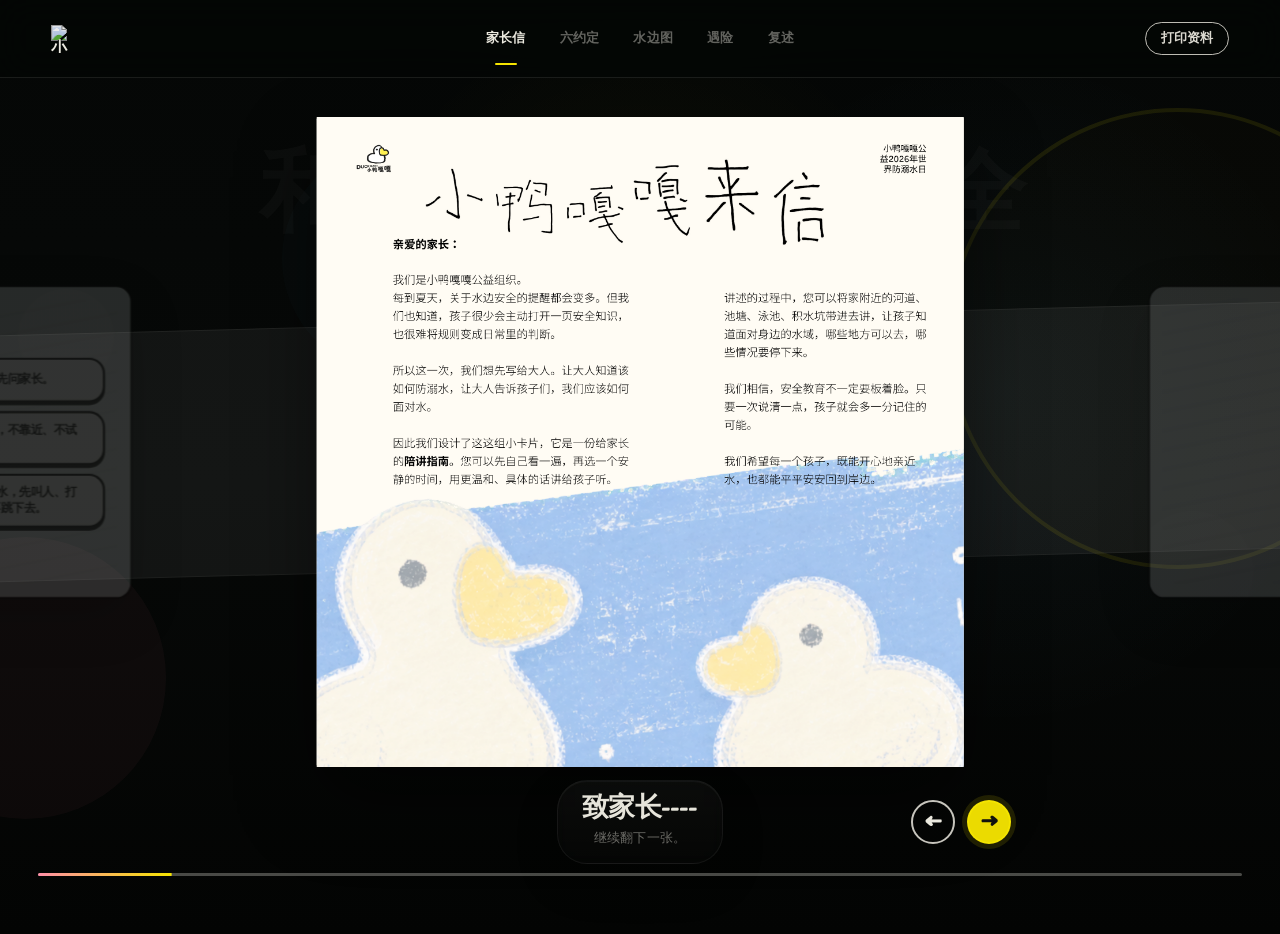
==== commit d90485c5: "Update header logo and texts; unify 六不 wording; adjust card content and finish screen" ====
--- a/index.html
+++ b/index.html
@@ -26,8 +26,7 @@
 
 <header class="topbar">
   <a class="brand" href="#card-0" aria-label="回到第一张卡片">
-    <img src="视觉资产/视觉资产03-小鸭嘎嘎logo图片-仅鸭子透明.png" alt="">
-    <span>DUCK GAGA <small>小鸭嘎嘎公益</small></span>
+    <img src="视觉资产/视觉资产03-小鸭嘎嘎logo完整-透明.png" alt="小鸭嘎嘎公益 logo">
   </a>
   <nav class="chapter-tabs" aria-label="章节">
     <button class="chapter-tab is-active" data-jump="0" type="button">家长信</button>
@@ -53,20 +52,17 @@
   <section class="deck-stage" aria-label="防溺水陪讲卡片">
     <div class="cards" id="cards">
 
-      <article class="story-card story-card--letter is-active" data-card="0" data-title="给家长的一封信" data-chapter="0">
+      <article class="story-card story-card--letter is-active" data-card="0" data-title="致家长----" data-chapter="0">
         <figure class="letter-art-card">
-          <img src="视觉资产/卡片01-v3.png" alt="给家长的一封信：小鸭嘎嘎公益写给家长的防溺水陪讲指南">
+          <img src="视觉资产/卡片01-v2.png" alt="致家长：小鸭嘎嘎公益写给家长的防溺水陪讲指南">
         </figure>
       </article>
 
       <article class="story-card story-card--why" data-card="1" data-title="为什么要讲防溺水" data-chapter="0">
         <div class="card-content">
           <div class="card-copy">
-            <p class="card-kicker">为什么年年讲</p>
-            <h2><span>不是不让孩子亲水</span><span>而是学会安全亲水</span></h2>
-            <p class="card-text card-text--lead">“防溺水不就是安全提醒吗？为什么年年说、反复讲，不去水边不就好了吗？”“小鸭嘎嘎”也常听到这样的疑问。</p>
-            <p class="card-text card-text--talk">我们的回答是：防溺水不只是限制孩子靠近水域，而是帮助孩子在有人看护、规则清楚的情况下，学习认识水、尊重水、避开风险。</p>
-            <p class="card-text card-text--source">这与世界卫生组织（WHO）倡导的方向一致：加强看护，开展基础游泳技能与水安全教育。</p>
+            <h2><span>不是不让孩子亲水，</span><span>而是学会更加安全的玩</span></h2>
+            <p class="card-text card-text--talk">“小鸭嘎嘎”想说的是，防溺水不是限制孩子靠近所有水域，而是帮助孩子认识水、尊重水和亲近水，在有人看护和清楚规则的情况下避开风险。这与世界卫生组织（WHO）所倡导的“加强看护，开展基础游泳技能与水安全教育。”方向一致。</p>
           </div>
           <div class="risk-visual" aria-hidden="true">
             <div class="calm-water">
@@ -80,11 +76,11 @@
         </div>
       </article>
 
-      <article class="story-card story-card--promises" data-card="2" data-title="防溺水六不准" data-chapter="2">
-        <div class="card-content">
-          <div class="card-copy">
-            <h2>教孩子防溺水六不准</h2>
-            <p class="card-text card-text--lead">“六不准”不是让孩子背一组禁令，而是把水边安全讲成清楚、可执行的边界：谁能陪，哪里能去，遇到危险先找谁。</p>
+      <article class="story-card story-card--promises" data-card="2" data-title="防溺水六不" data-chapter="2">
+        <div class="card-content">
+          <div class="card-copy">
+            <h2>教孩子防溺水六不</h2>
+            <p class="card-text card-text--lead">“六不”不是让孩子背一组禁令，而是把水边安全讲成清楚、可执行的边界：谁能陪，哪里能去，遇到危险先找谁。</p>
             <p class="card-text card-text--talk">先让孩子记住这六句话，再慢慢解释每一句背后的原因。规则讲得明白，孩子才更容易在真正靠近水时想得起来。</p>
             <div class="promise-progress"><span id="promiseCount">0</span> / 6 已点亮</div>
           </div>
@@ -104,12 +100,12 @@
           <div class="card-copy">
             <p class="card-kicker">约定 1 + 2</p>
             <h2>想去水边先问家长 朋友叫也先回家说</h2>
-            <p class="card-text card-text--source">教育部防溺水“六不”原文：不私自下水游泳；不擅自与他人结伴游泳。</p>
+            <p class="card-text card-text--source">教育部门防溺水“六不”原文：不私自下水游泳；不擅自与他人结伴游泳。</p>
             <p class="card-text card-text--talk">可以和孩子说：想去水边，不是不能说，但一定要先告诉家长。朋友叫你一起去，也先回家说一声。</p>
             <button class="soft-action" data-effect="circle" type="button">打开陪伴圈</button>
           </div>
           <div class="ask-visual interactive-visual handdrawn-visual" aria-hidden="true">
-            <img class="handdrawn-img" src="视觉资产/waterside-handdrawn/dock.png" alt="">
+            <img class="handdrawn-img" src="视觉资产/绿色小码头_手绘.png" alt="">
             <img class="tiny-duck" src="视觉资产/视觉资产03-小鸭嘎嘎logo图片-仅鸭子透明.png" alt="">
             <span class="adult-circle">家长陪同</span>
           </div>
@@ -121,7 +117,7 @@
           <div class="card-copy">
             <p class="card-kicker">约定 3</p>
             <h2>会游泳，也要有人看</h2>
-            <p class="card-text card-text--source">教育部防溺水“六不”原文：不在无家长或教师带领的情况下游泳。</p>
+            <p class="card-text card-text--source">教育部门防溺水“六不”原文：不在无家长或教师带领的情况下游泳。</p>
             <p class="card-text card-text--talk">会游泳是一件好事，但它不是护身符。家长在旁边，是为了让孩子玩得开心，也有人及时看见变化。</p>
             <button class="soft-action" data-effect="watch" type="button">点亮看护视线</button>
           </div>
@@ -140,18 +136,18 @@
           <div class="card-copy">
             <p class="card-kicker">约定 4</p>
             <h2><span>没有安全设施的水，</span><span>不靠近</span></h2>
-            <p class="card-text card-text--source">教育部防溺水“六不”原文：不到无安全设施、无救援人员的水域游泳。</p>
-            <p class="card-text card-text--talk">可以结合家附近的真实地点讲：河道、水库、鱼塘、工地积水坑、废弃采石坑，都不是玩水的地方。</p>
+            <p class="card-text card-text--source">教育部门防溺水“六不”原文：不到无安全设施、无救援人员的水域游泳。</p>
+            <p class="card-text card-text--talk">家长可以结合家附近水域，如水库、河道等，告诉孩子那些地方不能去。</p>
           </div>
           <div class="place-map" aria-label="水边地点对比">
             <div class="place good">
-              <img src="视觉资产/手绘风-泳池.png" alt="">
+              <img src="视觉资产/蓝色小泳池_手绘方形.png" alt="">
               <b>可考虑</b>
               <span>正规泳池</span>
-              <small>家长看护 + 救生员 + 安全设施</small>
+              <small>救生员 + 安全设施</small>
             </div>
             <div class="place bad">
-              <img src="视觉资产/手绘风-野外水域.png" alt="">
+              <img src="视觉资产/深绿色小水库_手绘方形.png" alt="">
               <b>不靠近</b>
               <span>野外水域</span>
               <small>水深未知 / 暗流 / 无救援</small>
@@ -165,12 +161,12 @@
           <div class="card-copy">
             <p class="card-kicker">约定 5</p>
             <h2>不熟悉的水，别试探</h2>
-            <p class="card-text card-text--source">教育部防溺水“六不”原文：不到不熟悉的水域游泳。</p>
+            <p class="card-text card-text--source">教育部门防溺水“六不”原文：不到不熟悉的水域游泳。</p>
             <p class="card-text card-text--talk">看起来很浅，不代表真的安全。水深、水温、水底有什么，都不能靠脚去试，也不能拿身体去赌。</p>
             <button class="soft-action" data-effect="reveal" type="button">看看水面下面</button>
           </div>
           <div class="underwater interactive-visual handdrawn-visual" aria-hidden="true">
-            <img class="handdrawn-img" src="视觉资产/waterside-handdrawn/seaside-shore.png" alt="">
+            <img class="handdrawn-img" src="视觉资产/粉蓝海边沙滩_手绘矩形.png" alt="">
             <span class="surface-label">平静水面</span>
             <span class="hidden-risk risk-a">突然变深</span>
             <span class="hidden-risk risk-b">水草缠绕</span>
@@ -184,7 +180,7 @@
           <div class="card-copy">
             <p class="card-kicker">约定 6</p>
             <h2>想帮人，先叫人</h2>
-            <p class="card-text card-text--source">教育部防溺水“六不”原文：不熟悉水性的学生不擅自下水施救。</p>
+            <p class="card-text card-text--source">教育部门防溺水“六不”原文：不熟悉水性的学生不擅自下水施救。</p>
             <p class="card-text card-text--talk">可以练一句口令：叫、叫、伸、抛。勇敢不是跳下去，勇敢是先让家长知道，用正确的方法帮忙。</p>
           </div>
           <div class="rescue-game" aria-label="依次点亮救援步骤">
@@ -204,10 +200,9 @@
         <div class="card-content">
           <div class="card-copy">
             <h2><span>检验孩子</span><span>是否记住</span></h2>
-            <p class="card-text card-text--lead">您已经耐心完成了防溺水六不准学习，您可以和孩子一起复习，欢迎将小鸭嘎嘎公益页面分享给其它家长朋友。</p>
+            <p class="card-text card-text--lead">您已经耐心完成了防溺水六不学习，您可以和孩子一起复习。</p>
             <div class="finish-actions">
-              <button class="primary-action" id="shareBtn" type="button">分享给另一位家长</button>
-              <a class="soft-link" id="printLink" href="防溺水六不准/handout.html" target="_blank" rel="noopener">打开可打印资料</a>
+              <a class="soft-link" id="printLink" href="防溺水六不准/handout.html" target="_blank" rel="noopener">保存手册</a>
             </div>
           </div>
           <div class="repeat-list" aria-label="复述清单">
--- a/styles.css
+++ b/styles.css
@@ -425,6 +425,19 @@
 .story-card--letter { --card-bg: #fff7bd; --card-accent: var(--duck-pink); }
 .story-card--why { --card-bg: #dff3fe; --card-accent: var(--duck-blue); }
 .story-card--promises { --card-bg: #fffdf2; --card-accent: var(--duck-yellow); }
+
+.story-card.story-card--why .card-content {
+  padding-top: 22px;
+  gap: clamp(30px, 4vw, 58px);
+}
+
+.story-card.story-card--why .card-copy {
+  gap: 9px;
+}
+
+.story-card.story-card--why .card-copy p {
+  margin: 10px 0 0;
+}
 .story-card--ask { --card-bg: #ffe1e9; --card-accent: var(--duck-pink); }
 .story-card--watch { --card-bg: #e2f8ee; --card-accent: var(--duck-mint); }
 .story-card--map { --card-bg: #fff7bd; --card-accent: var(--duck-yellow); }
@@ -996,14 +1009,27 @@
 }
 
 .place b {
-  position: relative;
+  position: absolute;
+  top: 14px;
+  right: 14px;
   z-index: 2;
   width: fit-content;
-  border-radius: var(--radius-pill);
-  padding: 4px 11px;
+  border-radius: 12px;
+  padding: 5px 10px 6px;
   color: var(--duck-black);
-  background: var(--duck-yellow);
   border: 2px solid var(--duck-black);
+  font-size: 13px;
+  line-height: 1;
+  letter-spacing: 0.02em;
+  box-shadow: 0 3px 0 rgba(17, 18, 14, 0.82);
+}
+
+.place.good b {
+  background: #8ee89a;
+}
+
+.place.bad b {
+  background: #ff6b5d;
 }
 
 .place span {
@@ -2814,7 +2840,12 @@
   }
 
   .story-card:not(.story-card--letter).story-card--map .place b {
+    top: 10px;
+    right: 10px;
+    padding: 4px 8px 5px;
+    border-radius: 10px;
     font-size: 12.5px;
+    box-shadow: 0 2px 0 rgba(17, 18, 14, 0.82);
   }
 
   .story-card:not(.story-card--letter).story-card--map .place span {
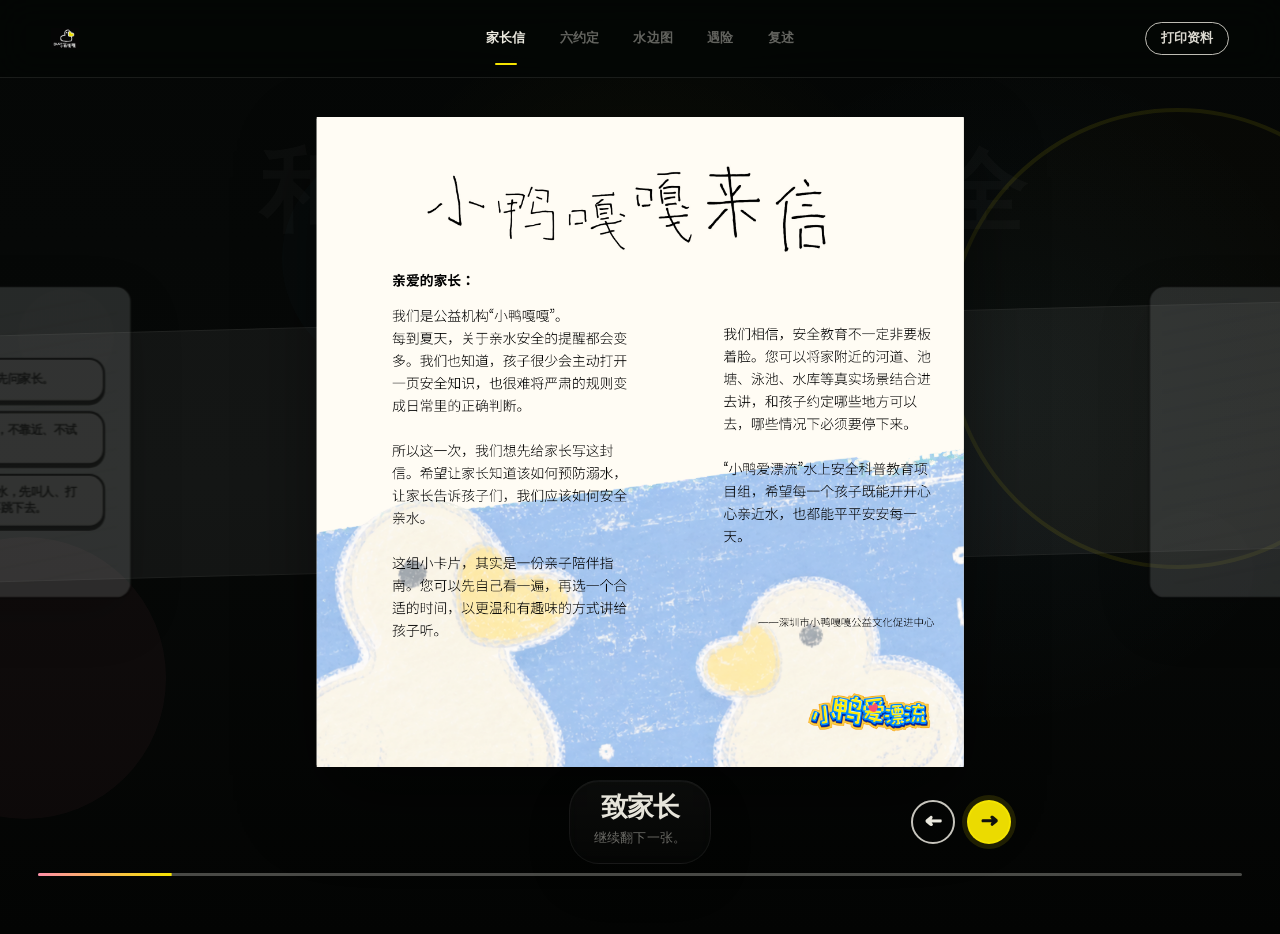
==== commit b4aac7fa: "Use logo01 black background logo, update card 01 to v7, remove hint text on header and update card 0" ====
--- a/index.html
+++ b/index.html
@@ -26,7 +26,7 @@
 
 <header class="topbar">
   <a class="brand" href="#card-0" aria-label="回到第一张卡片">
-    <img src="视觉资产/视觉资产03-小鸭嘎嘎logo完整-透明.png" alt="小鸭嘎嘎公益 logo">
+    <img src="视觉资产/logo01-黑底白边.jpg" alt="小鸭嘎嘎公益 logo">
   </a>
   <nav class="chapter-tabs" aria-label="章节">
     <button class="chapter-tab is-active" data-jump="0" type="button">家长信</button>
@@ -52,9 +52,9 @@
   <section class="deck-stage" aria-label="防溺水陪讲卡片">
     <div class="cards" id="cards">
 
-      <article class="story-card story-card--letter is-active" data-card="0" data-title="致家长----" data-chapter="0">
+      <article class="story-card story-card--letter is-active" data-card="0" data-title="致家长" data-chapter="0">
         <figure class="letter-art-card">
-          <img src="视觉资产/卡片01-v2.png" alt="致家长：小鸭嘎嘎公益写给家长的防溺水陪讲指南">
+          <img src="视觉资产/卡片01-v7.png" alt="致家长：小鸭嘎嘎公益写给家长的防溺水陪讲指南">
         </figure>
       </article>
 
@@ -95,13 +95,13 @@
         </div>
       </article>
 
-      <article class="story-card story-card--ask" data-card="3" data-title="想去水边先问家长" data-chapter="2">
+      <article class="story-card story-card--ask" data-card="3" data-title="教孩子把“六不”变约定" data-chapter="2">
         <div class="card-content">
           <div class="card-copy">
             <p class="card-kicker">约定 1 + 2</p>
-            <h2>想去水边先问家长 朋友叫也先回家说</h2>
+            <h2>教孩子把“六不”变约定</h2>
             <p class="card-text card-text--source">教育部门防溺水“六不”原文：不私自下水游泳；不擅自与他人结伴游泳。</p>
-            <p class="card-text card-text--talk">可以和孩子说：想去水边，不是不能说，但一定要先告诉家长。朋友叫你一起去，也先回家说一声。</p>
+            <p class="card-text card-text--talk">“六不"原则不是让孩子背诵一组禁令，而是把亲水的安全风险讲明白，搞清楚谁能陪，哪里能去，遇到危险先找谁。</p>
             <button class="soft-action" data-effect="circle" type="button">打开陪伴圈</button>
           </div>
           <div class="ask-visual interactive-visual handdrawn-visual" aria-hidden="true">
@@ -219,7 +219,7 @@
   <footer class="deck-controls" aria-label="卡片切换">
     <div class="deck-caption" aria-live="polite">
       <h2 id="currentTitle">给家长的一封信</h2>
-      <p id="currentHint">一封来自小鸭嘎嘎公益组织的信</p>
+      <p id="currentHint"></p>
     </div>
     <div class="arrow-controls">
       <button class="arrow-btn" id="prevBtn" type="button" aria-label="上一张">←</button>
